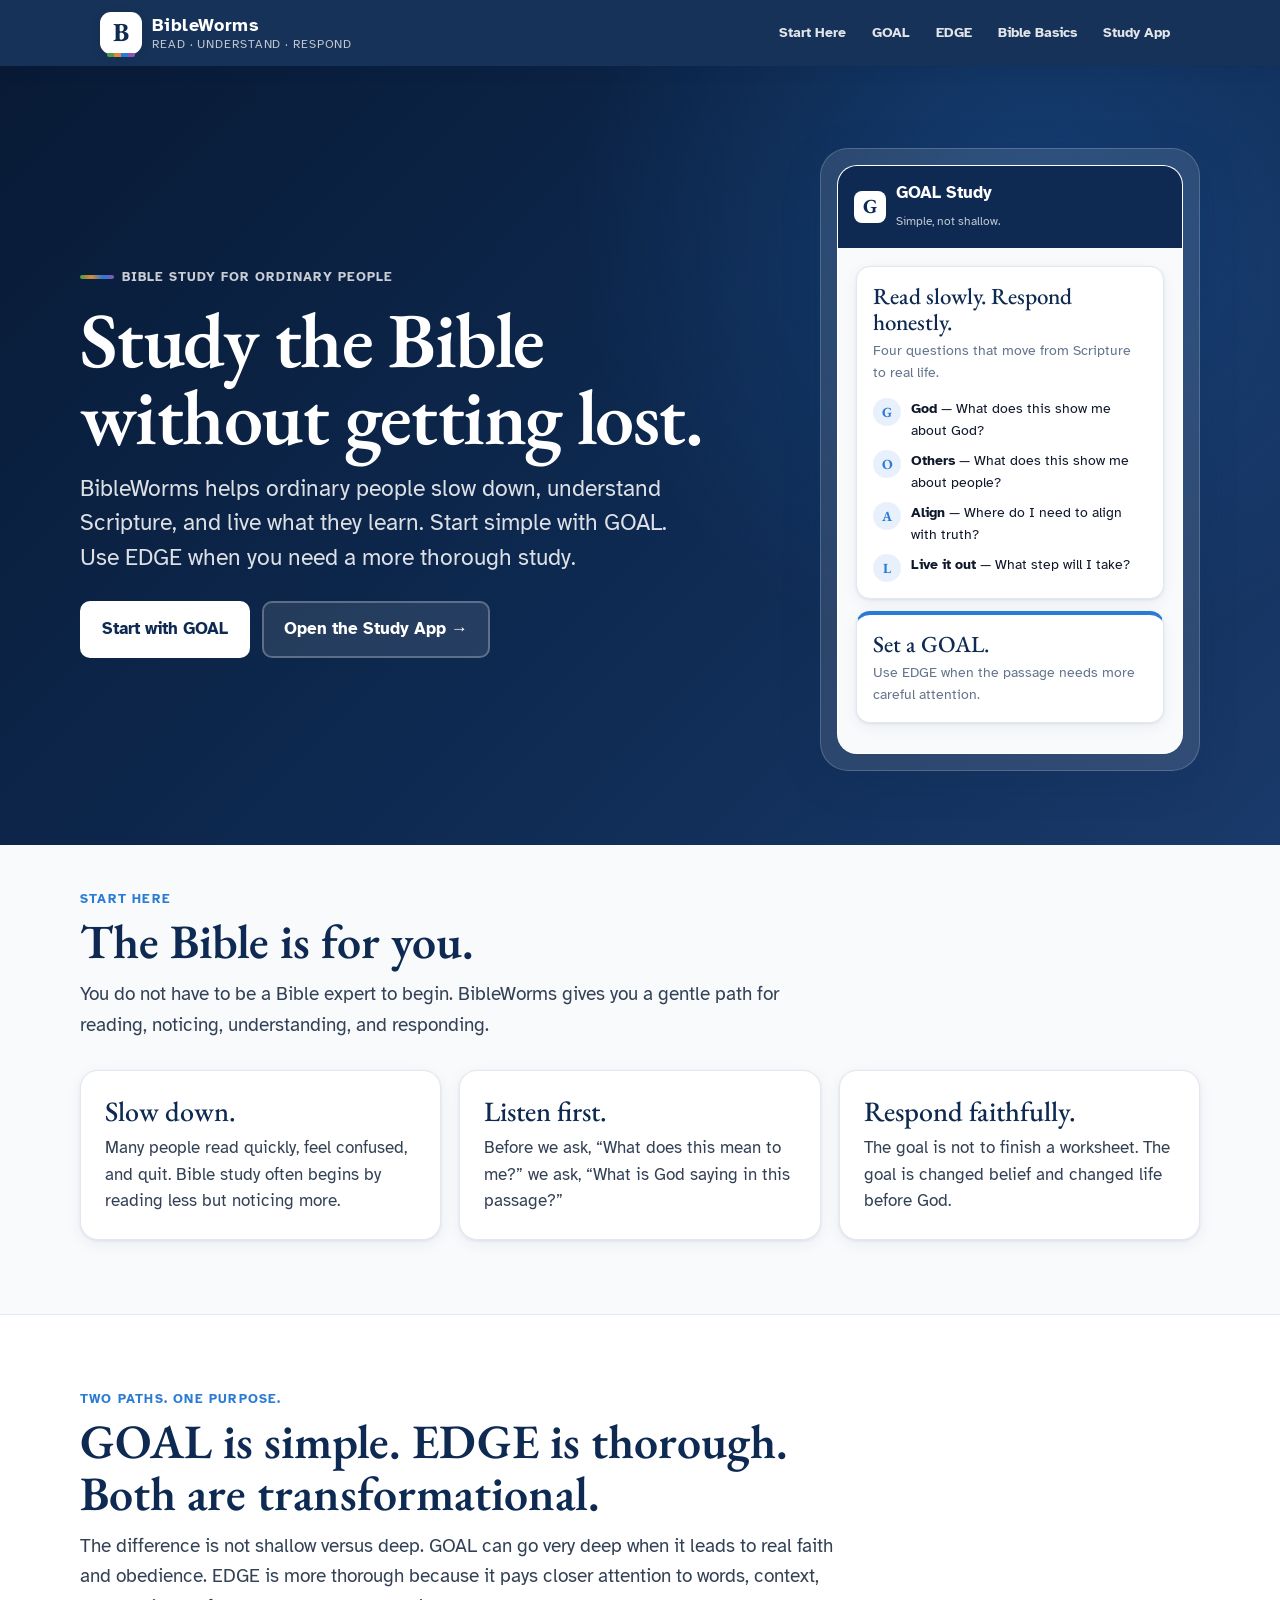
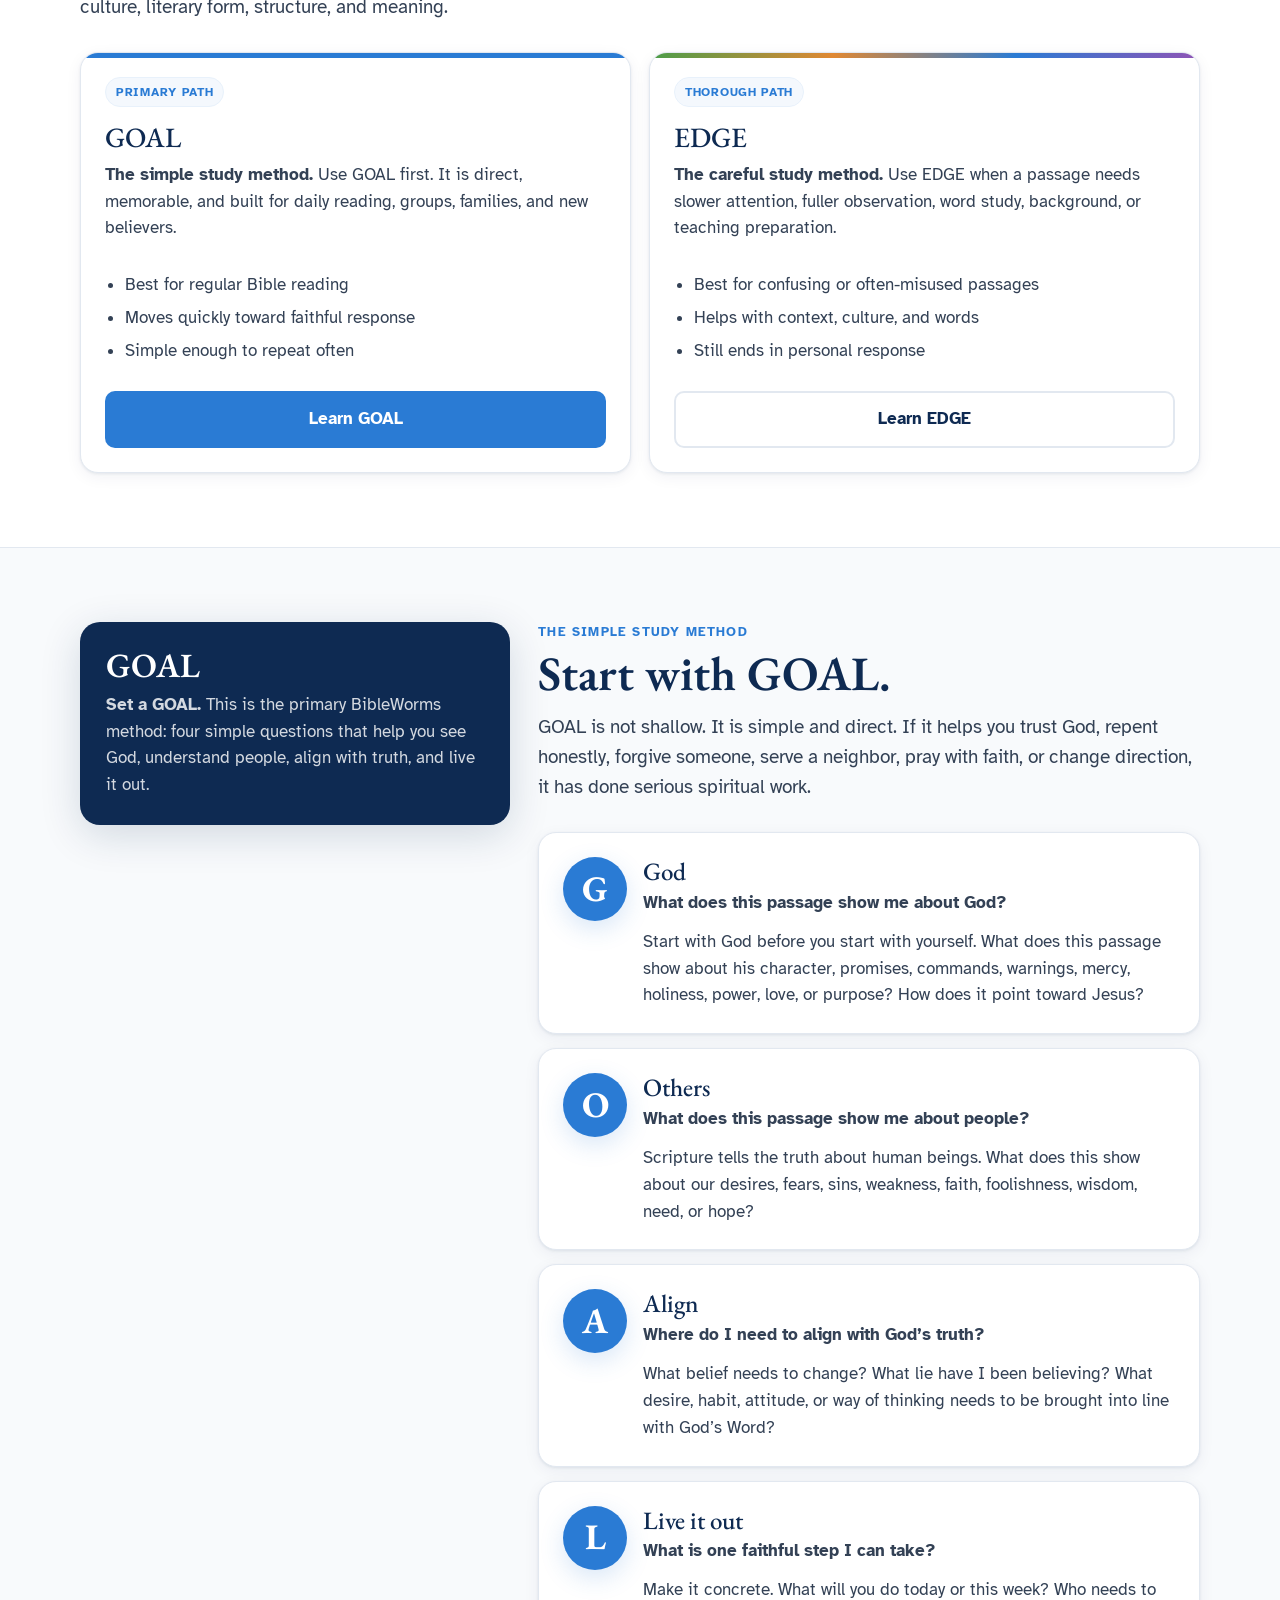
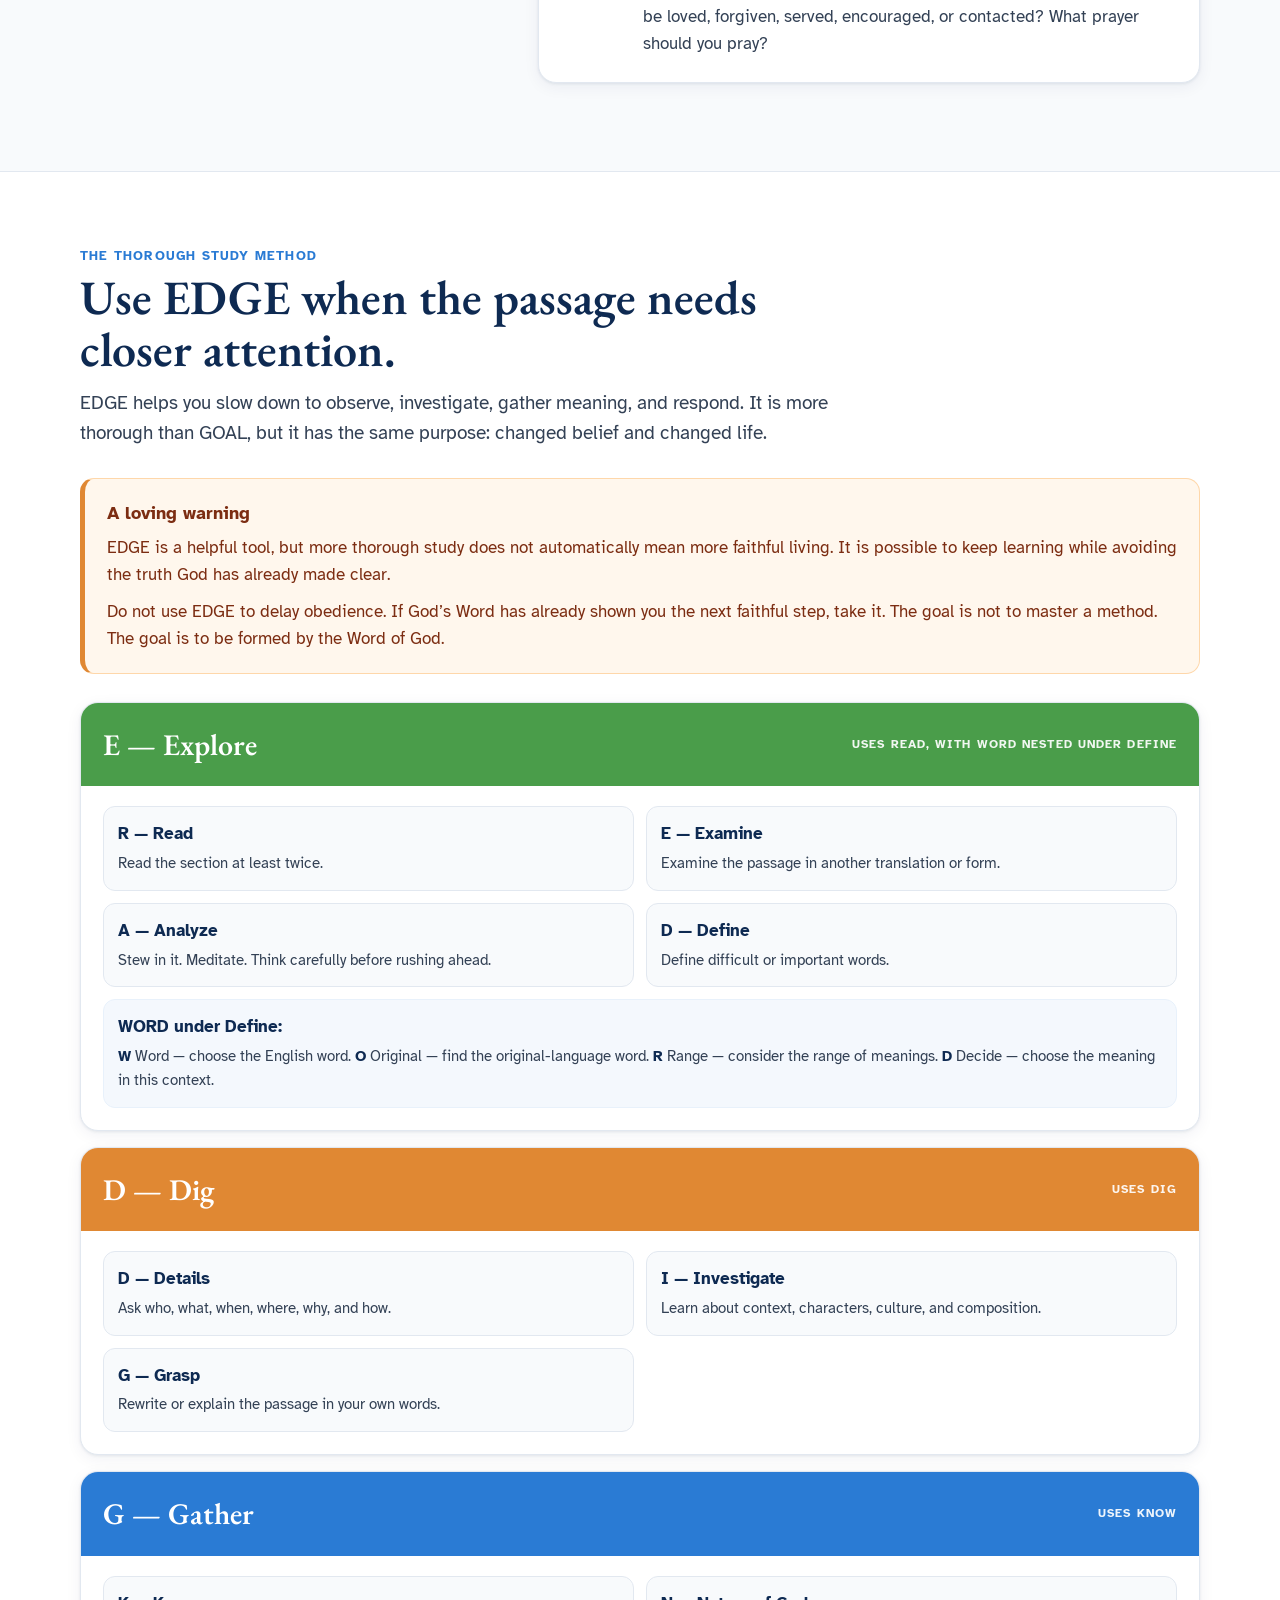
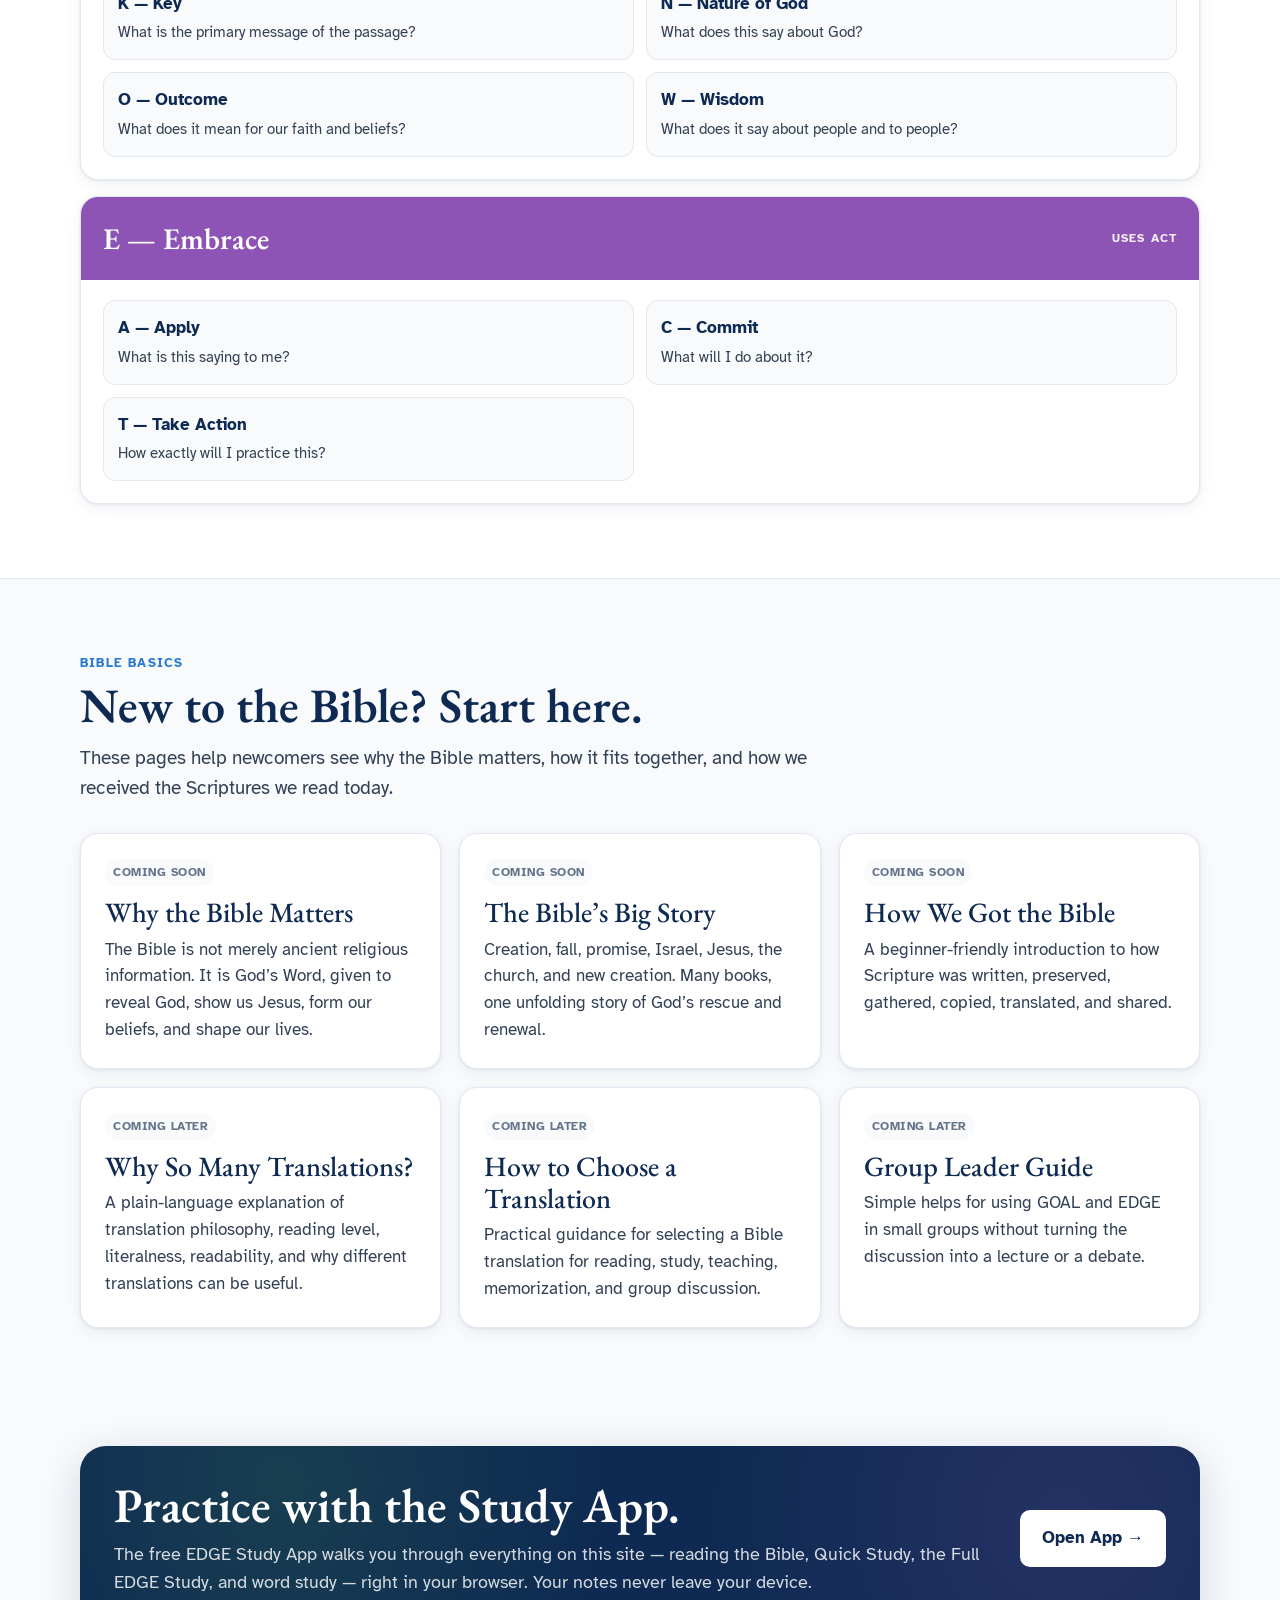
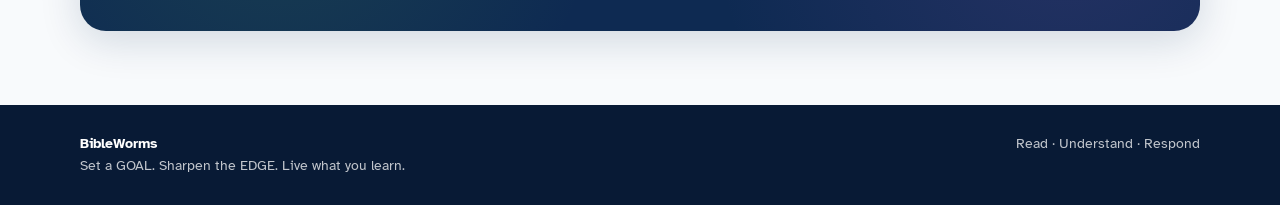
==== index.html @ cc1af6d9 "Add files via upload" ====
<!DOCTYPE html>
<html lang="en">
<head>
  <meta charset="UTF-8" />
  <meta name="viewport" content="width=device-width, initial-scale=1, viewport-fit=cover" />
  <meta name="theme-color" content="#0E2A52" />
  <title>BibleWorms · Study the Bible without getting lost</title>
  <meta name="description" content="BibleWorms helps ordinary people slow down, understand Scripture, and live what they learn. Start simple with GOAL. Use EDGE for thorough study." />
  <link rel="preconnect" href="https://fonts.googleapis.com">
  <link rel="preconnect" href="https://fonts.gstatic.com" crossorigin>
  <link href="https://fonts.googleapis.com/css2?family=Atkinson+Hyperlegible:wght@400;700&family=EB+Garamond:ital,wght@0,400;0,500;0,600;0,700;1,400;1,500&display=swap" rel="stylesheet">
  <link rel="stylesheet" href="styles.css">
</head>
<body>
  <a href="#main" class="skip-link">Skip to content</a>
  <header class="site-header">
    <div class="nav-wrap">
      <a href="#home" class="brand" aria-label="BibleWorms home">
        <span class="brand-mark">B</span>
        <span class="brand-text">
          <span class="brand-name">BibleWorms</span>
          <span class="brand-tag">Read · Understand · Respond</span>
        </span>
      </a>
      <nav aria-label="Main navigation">
        <a href="#start">Start Here</a>
        <a href="#goal">GOAL</a>
        <a href="#edge">EDGE</a>
        <a href="#basics">Bible Basics</a>
        <a href="#app">Study App</a>
      </nav>
    </div>
  </header>

  <main id="main">
    <section class="hero" id="home">
      <div class="wrap hero-grid">
        <div>
          <div class="eyebrow">Bible study for ordinary people</div>
          <h1>Study the Bible without getting lost.</h1>
          <p class="hero-lead">BibleWorms helps ordinary people slow down, understand Scripture, and live what they learn. Start simple with GOAL. Use EDGE when you need a more thorough study.</p>
          <div class="btn-row">
            <a class="btn btn-primary" href="#goal">Start with GOAL</a>
            <a class="btn btn-secondary" href="https://edge-bible-study.vercel.app/" target="_blank" rel="noopener">Open the Study App →</a>
          </div>
        </div>
        <div class="phone-card" aria-label="BibleWorms method preview">
          <div class="phone-inner">
            <div class="mini-app-header">
              <div class="mini-logo">G</div>
              <div><strong>GOAL Study</strong><br><span style="font-size:12px;opacity:.75;">Simple, not shallow.</span></div>
            </div>
            <div class="mini-body">
              <div class="mini-card">
                <h3>Read slowly. Respond honestly.</h3>
                <p>Four questions that move from Scripture to real life.</p>
                <div class="letter-list">
                  <div class="letter-item"><span class="letter-badge">G</span><span><strong>God</strong> — What does this show me about God?</span></div>
                  <div class="letter-item"><span class="letter-badge">O</span><span><strong>Others</strong> — What does this show me about people?</span></div>
                  <div class="letter-item"><span class="letter-badge">A</span><span><strong>Align</strong> — Where do I need to align with truth?</span></div>
                  <div class="letter-item"><span class="letter-badge">L</span><span><strong>Live it out</strong> — What step will I take?</span></div>
                </div>
              </div>
              <div class="mini-card" style="border-top:4px solid var(--gather);">
                <h3>Set a GOAL.</h3>
                <p>Use EDGE when the passage needs more careful attention.</p>
              </div>
            </div>
          </div>
        </div>
      </div>
    </section>

    <section id="start" class="section-tight">
      <div class="wrap">
        <div class="section-head">
          <div class="section-kicker">Start here</div>
          <h2>The Bible is for you.</h2>
          <p class="lead">You do not have to be a Bible expert to begin. BibleWorms gives you a gentle path for reading, noticing, understanding, and responding.</p>
        </div>
        <div class="grid-3">
          <div class="card">
            <h3>Slow down.</h3>
            <p>Many people read quickly, feel confused, and quit. Bible study often begins by reading less but noticing more.</p>
          </div>
          <div class="card">
            <h3>Listen first.</h3>
            <p>Before we ask, “What does this mean to me?” we ask, “What is God saying in this passage?”</p>
          </div>
          <div class="card">
            <h3>Respond faithfully.</h3>
            <p>The goal is not to finish a worksheet. The goal is changed belief and changed life before God.</p>
          </div>
        </div>
      </div>
    </section>

    <section class="method-band">
      <div class="wrap">
        <div class="section-head">
          <div class="section-kicker">Two paths. One purpose.</div>
          <h2>GOAL is simple. EDGE is thorough. Both are transformational.</h2>
          <p class="lead">The difference is not shallow versus deep. GOAL can go very deep when it leads to real faith and obedience. EDGE is more thorough because it pays closer attention to words, context, culture, literary form, structure, and meaning.</p>
        </div>
        <div class="grid-2">
          <div class="card path-card">
            <span class="pill">Primary path</span>
            <h3>GOAL</h3>
            <p><strong>The simple study method.</strong> Use GOAL first. It is direct, memorable, and built for daily reading, groups, families, and new believers.</p>
            <ul class="muted-list">
              <li>Best for regular Bible reading</li>
              <li>Moves quickly toward faithful response</li>
              <li>Simple enough to repeat often</li>
            </ul>
            <div class="card-spacer"></div>
            <a class="btn btn-blue" href="#goal">Learn GOAL</a>
          </div>
          <div class="card path-card edge">
            <span class="pill">Thorough path</span>
            <h3>EDGE</h3>
            <p><strong>The careful study method.</strong> Use EDGE when a passage needs slower attention, fuller observation, word study, background, or teaching preparation.</p>
            <ul class="muted-list">
              <li>Best for confusing or often-misused passages</li>
              <li>Helps with context, culture, and words</li>
              <li>Still ends in personal response</li>
            </ul>
            <div class="card-spacer"></div>
            <a class="btn btn-outline" href="#edge">Learn EDGE</a>
          </div>
        </div>
      </div>
    </section>

    <section id="goal">
      <div class="wrap goal-grid">
        <aside class="sticky-note">
          <h3>GOAL</h3>
          <p><strong>Set a GOAL.</strong> This is the primary BibleWorms method: four simple questions that help you see God, understand people, align with truth, and live it out.</p>
        </aside>
        <div>
          <div class="section-head">
            <div class="section-kicker">The simple study method</div>
            <h2>Start with GOAL.</h2>
            <p class="lead">GOAL is not shallow. It is simple and direct. If it helps you trust God, repent honestly, forgive someone, serve a neighbor, pray with faith, or change direction, it has done serious spiritual work.</p>
          </div>
          <div class="card acrostic-card">
            <div class="big-letter">G</div>
            <div>
              <h3>God</h3>
              <p><strong>What does this passage show me about God?</strong></p>
              <p>Start with God before you start with yourself. What does this passage show about his character, promises, commands, warnings, mercy, holiness, power, love, or purpose? How does it point toward Jesus?</p>
            </div>
          </div>
          <div class="card acrostic-card">
            <div class="big-letter">O</div>
            <div>
              <h3>Others</h3>
              <p><strong>What does this passage show me about people?</strong></p>
              <p>Scripture tells the truth about human beings. What does this show about our desires, fears, sins, weakness, faith, foolishness, wisdom, need, or hope?</p>
            </div>
          </div>
          <div class="card acrostic-card">
            <div class="big-letter">A</div>
            <div>
              <h3>Align</h3>
              <p><strong>Where do I need to align with God’s truth?</strong></p>
              <p>What belief needs to change? What lie have I been believing? What desire, habit, attitude, or way of thinking needs to be brought into line with God’s Word?</p>
            </div>
          </div>
          <div class="card acrostic-card">
            <div class="big-letter">L</div>
            <div>
              <h3>Live it out</h3>
              <p><strong>What is one faithful step I can take?</strong></p>
              <p>Make it concrete. What will you do today or this week? Who needs to be loved, forgiven, served, encouraged, or contacted? What prayer should you pray?</p>
            </div>
          </div>
        </div>
      </div>
    </section>

    <section id="edge" class="method-band">
      <div class="wrap">
        <div class="section-head">
          <div class="section-kicker">The thorough study method</div>
          <h2>Use EDGE when the passage needs closer attention.</h2>
          <p class="lead">EDGE helps you slow down to observe, investigate, gather meaning, and respond. It is more thorough than GOAL, but it has the same purpose: changed belief and changed life.</p>
        </div>
        <div class="warning-box">
          <h3>A loving warning</h3>
          <p>EDGE is a helpful tool, but more thorough study does not automatically mean more faithful living. It is possible to keep learning while avoiding the truth God has already made clear.</p>
          <p>Do not use EDGE to delay obedience. If God’s Word has already shown you the next faithful step, take it. The goal is not to master a method. The goal is to be formed by the Word of God.</p>
        </div>
        <div class="edge-map">
          <article class="edge-step explore">
            <div class="edge-step-head">
              <h3>E — Explore</h3>
              <span>Uses READ, with WORD nested under Define</span>
            </div>
            <div class="nested">
              <div class="nested-item"><strong>R — Read</strong><p>Read the section at least twice.</p></div>
              <div class="nested-item"><strong>E — Examine</strong><p>Examine the passage in another translation or form.</p></div>
              <div class="nested-item"><strong>A — Analyze</strong><p>Stew in it. Meditate. Think carefully before rushing ahead.</p></div>
              <div class="nested-item"><strong>D — Define</strong><p>Define difficult or important words.</p></div>
              <div class="nested-item word-nest"><strong>WORD under Define:</strong><p><strong>W</strong> Word — choose the English word. <strong>O</strong> Original — find the original-language word. <strong>R</strong> Range — consider the range of meanings. <strong>D</strong> Decide — choose the meaning in this context.</p></div>
            </div>
          </article>
          <article class="edge-step dig">
            <div class="edge-step-head">
              <h3>D — Dig</h3>
              <span>Uses DIG</span>
            </div>
            <div class="nested">
              <div class="nested-item"><strong>D — Details</strong><p>Ask who, what, when, where, why, and how.</p></div>
              <div class="nested-item"><strong>I — Investigate</strong><p>Learn about context, characters, culture, and composition.</p></div>
              <div class="nested-item"><strong>G — Grasp</strong><p>Rewrite or explain the passage in your own words.</p></div>
            </div>
          </article>
          <article class="edge-step gather">
            <div class="edge-step-head">
              <h3>G — Gather</h3>
              <span>Uses KNOW</span>
            </div>
            <div class="nested">
              <div class="nested-item"><strong>K — Key</strong><p>What is the primary message of the passage?</p></div>
              <div class="nested-item"><strong>N — Nature of God</strong><p>What does this say about God?</p></div>
              <div class="nested-item"><strong>O — Outcome</strong><p>What does it mean for our faith and beliefs?</p></div>
              <div class="nested-item"><strong>W — Wisdom</strong><p>What does it say about people and to people?</p></div>
            </div>
          </article>
          <article class="edge-step embrace">
            <div class="edge-step-head">
              <h3>E — Embrace</h3>
              <span>Uses ACT</span>
            </div>
            <div class="nested">
              <div class="nested-item"><strong>A — Apply</strong><p>What is this saying to me?</p></div>
              <div class="nested-item"><strong>C — Commit</strong><p>What will I do about it?</p></div>
              <div class="nested-item"><strong>T — Take Action</strong><p>How exactly will I practice this?</p></div>
            </div>
          </article>
        </div>
      </div>
    </section>

    <section id="basics">
      <div class="wrap">
        <div class="section-head">
          <div class="section-kicker">Bible basics</div>
          <h2>New to the Bible? Start here.</h2>
          <p class="lead">These pages help newcomers see why the Bible matters, how it fits together, and how we received the Scriptures we read today.</p>
        </div>
        <div class="grid-3">
          <div class="card article-card">
            <span class="coming">Coming soon</span>
            <h3>Why the Bible Matters</h3>
            <p>The Bible is not merely ancient religious information. It is God’s Word, given to reveal God, show us Jesus, form our beliefs, and shape our lives.</p>
          </div>
          <div class="card article-card">
            <span class="coming">Coming soon</span>
            <h3>The Bible’s Big Story</h3>
            <p>Creation, fall, promise, Israel, Jesus, the church, and new creation. Many books, one unfolding story of God’s rescue and renewal.</p>
          </div>
          <div class="card article-card">
            <span class="coming">Coming soon</span>
            <h3>How We Got the Bible</h3>
            <p>A beginner-friendly introduction to how Scripture was written, preserved, gathered, copied, translated, and shared.</p>
          </div>
          <div class="card article-card">
            <span class="coming">Coming later</span>
            <h3>Why So Many Translations?</h3>
            <p>A plain-language explanation of translation philosophy, reading level, literalness, readability, and why different translations can be useful.</p>
          </div>
          <div class="card article-card">
            <span class="coming">Coming later</span>
            <h3>How to Choose a Translation</h3>
            <p>Practical guidance for selecting a Bible translation for reading, study, teaching, memorization, and group discussion.</p>
          </div>
          <div class="card article-card">
            <span class="coming">Coming later</span>
            <h3>Group Leader Guide</h3>
            <p>Simple helps for using GOAL and EDGE in small groups without turning the discussion into a lecture or a debate.</p>
          </div>
        </div>
      </div>
    </section>

    <section id="app" class="section-tight">
      <div class="wrap">
        <div class="app-cta">
          <div>
            <h2>Practice with the Study App.</h2>
            <p>The free EDGE Study App walks you through everything on this site — reading the Bible, Quick Study, the Full EDGE Study, and word study — right in your browser. Your notes never leave your device.</p>
          </div>
          <a class="btn btn-primary" href="https://edge-bible-study.vercel.app/" target="_blank" rel="noopener">Open App →</a>
        </div>
      </div>
    </section>
  </main>

  <footer>
    <div class="footer-wrap">
      <div><strong>BibleWorms</strong><br>Set a GOAL. Sharpen the EDGE. Live what you learn.</div>
      <div>Read · Understand · Respond</div>
    </div>
  </footer>
</body>
</html>
---- styles.css ----
:root {
  --navy:        #0E2A52;
  --navy-deep:   #081A35;
  --navy-soft:   #1A3A6B;
  --accent:      #2A7BD4;
  --accent-soft: #E8F1FB;
  --accent-pale: #F4F8FD;
  --ink:         #0F172A;
  --ink-soft:    #334155;
  --muted:       #64748B;
  --rule:        #E2E8F0;
  --paper:       #FFFFFF;
  --canvas:      #F8FAFC;
  --explore:     #4A9D4A;
  --dig:         #E08833;
  --gather:      #2A7BD4;
  --embrace:     #8E54B5;
  --warning:     #9A3412;
  --warning-bg:  #FFF7ED;
  --shadow:      0 1px 3px rgba(15,42,82,0.08), 0 4px 16px rgba(15,42,82,0.06);
  --shadow-elev: 0 10px 40px rgba(15,42,82,0.16);
  --serif: 'EB Garamond', Georgia, 'Times New Roman', serif;
  --sans:  'Atkinson Hyperlegible', -apple-system, BlinkMacSystemFont, sans-serif;
}

* { box-sizing: border-box; }
html { scroll-behavior: smooth; }
body {
  margin: 0;
  font-family: var(--sans);
  font-size: 17px;
  line-height: 1.58;
  color: var(--ink);
  background: var(--canvas);
  -webkit-font-smoothing: antialiased;
}
a { color: inherit; }
.skip-link {
  position: absolute;
  left: -999px;
  top: 12px;
  background: white;
  color: var(--navy);
  padding: 10px 14px;
  border-radius: 8px;
  z-index: 1000;
}
.skip-link:focus { left: 12px; }

header.site-header {
  position: sticky;
  top: 0;
  z-index: 50;
  background: rgba(14,42,82,0.96);
  color: white;
  backdrop-filter: blur(10px);
  box-shadow: var(--shadow);
}
.nav-wrap {
  max-width: 1120px;
  margin: 0 auto;
  padding: 12px 20px;
  display: flex;
  align-items: center;
  gap: 18px;
}
.brand {
  display: flex;
  align-items: center;
  gap: 10px;
  text-decoration: none;
  min-width: max-content;
}
.brand-mark {
  width: 42px;
  height: 42px;
  border-radius: 11px;
  background: var(--paper);
  color: var(--navy);
  display: grid;
  place-items: center;
  font-family: var(--serif);
  font-weight: 700;
  font-size: 26px;
  position: relative;
  box-shadow: 0 2px 10px rgba(0,0,0,0.12);
}
.brand-mark::after {
  content: '';
  position: absolute;
  bottom: -3px;
  left: 7px;
  right: 7px;
  height: 4px;
  background: linear-gradient(90deg,
    var(--explore) 0%, var(--explore) 25%,
    var(--dig) 25%, var(--dig) 50%,
    var(--gather) 50%, var(--gather) 75%,
    var(--embrace) 75%, var(--embrace) 100%);
  border-radius: 999px;
}
.brand-text {
  display: flex;
  flex-direction: column;
  line-height: 1.05;
}
.brand-name {
  font-weight: 700;
  letter-spacing: 0.4px;
  font-size: 18px;
}
.brand-tag {
  color: rgba(255,255,255,0.72);
  font-size: 12px;
  letter-spacing: 0.9px;
  text-transform: uppercase;
  margin-top: 3px;
}
nav {
  margin-left: auto;
  display: flex;
  gap: 6px;
  align-items: center;
  flex-wrap: wrap;
  justify-content: flex-end;
}
nav a {
  color: rgba(255,255,255,0.88);
  text-decoration: none;
  font-size: 14px;
  font-weight: 700;
  padding: 8px 10px;
  border-radius: 8px;
}
nav a:hover, nav a:focus { background: rgba(255,255,255,0.12); outline: none; }

main { overflow: hidden; }
section {
  padding: 74px 20px;
}
.section-tight { padding-top: 44px; }
.wrap {
  max-width: 1120px;
  margin: 0 auto;
}
.hero {
  background:
    radial-gradient(circle at 80% 20%, rgba(42,123,212,0.25), transparent 28rem),
    linear-gradient(135deg, var(--navy-deep) 0%, var(--navy) 56%, var(--navy-soft) 100%);
  color: white;
  padding: 82px 20px 74px;
}
.hero-grid {
  display: grid;
  grid-template-columns: minmax(0, 1.05fr) minmax(300px, 0.75fr);
  gap: 42px;
  align-items: center;
}
.eyebrow {
  display: inline-flex;
  align-items: center;
  gap: 8px;
  font-size: 13px;
  font-weight: 700;
  letter-spacing: 1px;
  text-transform: uppercase;
  color: rgba(255,255,255,0.78);
  margin-bottom: 14px;
}
.eyebrow::before {
  content: '';
  width: 34px;
  height: 4px;
  border-radius: 999px;
  background: linear-gradient(90deg,var(--explore),var(--dig),var(--gather),var(--embrace));
}
h1, h2, h3, p { margin-top: 0; }
h1 {
  font-family: var(--serif);
  font-size: clamp(44px, 8vw, 78px);
  line-height: 0.98;
  font-weight: 600;
  letter-spacing: -0.02em;
  margin-bottom: 18px;
}
.hero-lead {
  font-size: clamp(18px, 2.3vw, 23px);
  line-height: 1.5;
  color: rgba(255,255,255,0.86);
  max-width: 680px;
  margin-bottom: 26px;
}
.btn-row { display: flex; gap: 12px; flex-wrap: wrap; align-items: center; }
.btn {
  display: inline-flex;
  justify-content: center;
  align-items: center;
  gap: 8px;
  min-height: 50px;
  padding: 13px 20px;
  border-radius: 10px;
  font-weight: 700;
  text-decoration: none;
  border: 2px solid transparent;
  transition: transform .15s ease, background .15s ease, border-color .15s ease;
}
.btn:hover { transform: translateY(-1px); }
.btn-primary { background: white; color: var(--navy); }
.btn-primary:hover { background: var(--accent-soft); }
.btn-secondary { background: rgba(255,255,255,0.1); color: white; border-color: rgba(255,255,255,0.26); }
.btn-secondary:hover { background: rgba(255,255,255,0.16); }
.btn-blue { background: var(--accent); color: white; }
.btn-blue:hover { background: #1F62B0; }
.btn-outline { background: white; color: var(--navy); border-color: var(--rule); }
.btn-outline:hover { border-color: var(--navy); }

.phone-card {
  background: rgba(255,255,255,0.11);
  border: 1px solid rgba(255,255,255,0.18);
  border-radius: 28px;
  padding: 16px;
  box-shadow: var(--shadow-elev);
  max-width: 380px;
  margin-left: auto;
}
.phone-inner {
  background: var(--paper);
  color: var(--ink);
  border-radius: 20px;
  overflow: hidden;
  border: 1px solid rgba(255,255,255,0.4);
}
.mini-app-header {
  background: var(--navy);
  color: white;
  padding: 14px 16px;
  display: flex;
  align-items: center;
  gap: 10px;
}
.mini-logo {
  width: 32px;
  height: 32px;
  border-radius: 8px;
  background: white;
  color: var(--navy);
  display: grid;
  place-items: center;
  font-family: var(--serif);
  font-weight: 700;
  font-size: 20px;
}
.mini-body { padding: 18px; background: var(--canvas); }
.mini-card {
  background: white;
  border: 1px solid var(--rule);
  border-radius: 14px;
  padding: 16px;
  box-shadow: var(--shadow);
  margin-bottom: 12px;
}
.mini-card h3 {
  font-family: var(--serif);
  font-weight: 500;
  color: var(--navy);
  font-size: 23px;
  line-height: 1.15;
  margin-bottom: 4px;
}
.mini-card p { color: var(--muted); font-size: 14px; margin-bottom: 0; }
.letter-list { display: grid; gap: 8px; margin-top: 14px; }
.letter-item { display: flex; gap: 10px; align-items: flex-start; font-size: 14px; }
.letter-badge {
  width: 28px; height: 28px; border-radius: 50%;
  background: var(--accent-soft); color: var(--accent);
  font-family: var(--serif); font-weight: 700;
  display: grid; place-items: center; flex-shrink: 0;
}

.section-head {
  max-width: 760px;
  margin-bottom: 30px;
}
.section-kicker {
  color: var(--accent);
  font-size: 13px;
  font-weight: 700;
  letter-spacing: 1.2px;
  text-transform: uppercase;
  margin-bottom: 6px;
}
h2 {
  font-family: var(--serif);
  color: var(--navy);
  font-size: clamp(32px, 4vw, 48px);
  line-height: 1.08;
  font-weight: 600;
  margin-bottom: 12px;
}
.lead {
  font-size: 19px;
  color: var(--ink-soft);
  line-height: 1.58;
  margin-bottom: 0;
}
.grid-2 {
  display: grid;
  grid-template-columns: repeat(2, minmax(0, 1fr));
  gap: 18px;
}
.grid-3 {
  display: grid;
  grid-template-columns: repeat(3, minmax(0, 1fr));
  gap: 18px;
}
.card {
  background: var(--paper);
  border: 1px solid var(--rule);
  border-radius: 18px;
  padding: 24px;
  box-shadow: var(--shadow);
}
.card h3 {
  font-family: var(--serif);
  color: var(--navy);
  font-size: 28px;
  line-height: 1.15;
  font-weight: 500;
  margin-bottom: 8px;
}
.card p { color: var(--ink-soft); margin-bottom: 12px; }
.card p:last-child { margin-bottom: 0; }
.path-card {
  min-height: 100%;
  display: flex;
  flex-direction: column;
  position: relative;
  overflow: hidden;
}
.path-card::before {
  content: '';
  position: absolute;
  inset: 0 0 auto 0;
  height: 5px;
  background: var(--accent);
}
.path-card.edge::before {
  background: linear-gradient(90deg,var(--explore),var(--dig),var(--gather),var(--embrace));
}
.pill {
  display: inline-flex;
  align-items: center;
  gap: 6px;
  width: fit-content;
  font-size: 12px;
  font-weight: 700;
  letter-spacing: .7px;
  text-transform: uppercase;
  color: var(--accent);
  background: var(--accent-pale);
  border: 1px solid var(--accent-soft);
  border-radius: 999px;
  padding: 5px 10px;
  margin-bottom: 14px;
}
.muted-list {
  padding-left: 20px;
  color: var(--ink-soft);
  margin: 12px 0 20px;
}
.muted-list li { margin: 6px 0; }
.card-spacer { flex: 1; }

.method-band {
  background: var(--paper);
  border-top: 1px solid var(--rule);
  border-bottom: 1px solid var(--rule);
}
.goal-grid {
  display: grid;
  grid-template-columns: 0.65fr 1fr;
  gap: 28px;
  align-items: start;
}
.sticky-note {
  position: sticky;
  top: 86px;
  background: var(--navy);
  color: white;
  border-radius: 20px;
  padding: 26px;
  box-shadow: var(--shadow-elev);
}
.sticky-note h3 {
  font-family: var(--serif);
  font-weight: 600;
  font-size: 34px;
  line-height: 1;
  margin-bottom: 10px;
}
.sticky-note p { color: rgba(255,255,255,0.82); margin-bottom: 0; }
.acrostic-card {
  display: grid;
  grid-template-columns: 64px 1fr;
  gap: 16px;
  align-items: start;
  margin-bottom: 14px;
}
.big-letter {
  width: 64px;
  height: 64px;
  border-radius: 50%;
  display: grid;
  place-items: center;
  font-family: var(--serif);
  font-size: 36px;
  font-weight: 700;
  color: white;
  background: var(--accent);
  box-shadow: 0 8px 24px rgba(42,123,212,0.18);
}
.acrostic-card h3 {
  margin-bottom: 4px;
  font-size: 25px;
}

.warning-box {
  background: var(--warning-bg);
  border: 1px solid #FED7AA;
  border-left: 5px solid var(--dig);
  border-radius: 14px;
  padding: 20px 22px;
  color: #7C2D12;
  margin: 20px 0 28px;
}
.warning-box h3 {
  color: #7C2D12;
  font-family: var(--sans);
  font-size: 18px;
  font-weight: 700;
  margin-bottom: 8px;
}
.warning-box p { margin-bottom: 10px; color: #7C2D12; }
.warning-box p:last-child { margin-bottom: 0; }

.edge-map {
  display: grid;
  gap: 16px;
}
.edge-step {
  background: white;
  border: 1px solid var(--rule);
  border-radius: 18px;
  box-shadow: var(--shadow);
  overflow: hidden;
}
.edge-step-head {
  padding: 18px 22px;
  color: white;
  display: flex;
  justify-content: space-between;
  gap: 16px;
  align-items: center;
}
.edge-step-head h3 {
  margin: 0;
  color: white;
  font-family: var(--serif);
  font-size: 30px;
  font-weight: 600;
}
.edge-step-head span {
  font-size: 12px;
  font-weight: 700;
  letter-spacing: 1.1px;
  text-transform: uppercase;
  opacity: 0.92;
}
.edge-step.explore .edge-step-head { background: var(--explore); }
.edge-step.dig .edge-step-head { background: var(--dig); }
.edge-step.gather .edge-step-head { background: var(--gather); }
.edge-step.embrace .edge-step-head { background: var(--embrace); }
.nested {
  padding: 20px 22px 22px;
  display: grid;
  grid-template-columns: repeat(2, minmax(0, 1fr));
  gap: 12px;
}
.nested-item {
  background: var(--canvas);
  border: 1px solid var(--rule);
  border-radius: 12px;
  padding: 14px;
}
.nested-item strong { color: var(--navy); }
.nested-item p { font-size: 15px; color: var(--ink-soft); margin: 4px 0 0; }
.word-nest {
  grid-column: 1 / -1;
  background: var(--accent-pale);
  border-color: var(--accent-soft);
}

.article-card { min-height: 100%; }
.article-card .coming {
  color: var(--muted);
  background: var(--canvas);
  display: inline-block;
  padding: 4px 8px;
  border-radius: 999px;
  font-size: 12px;
  font-weight: 700;
  letter-spacing: .5px;
  text-transform: uppercase;
  margin-bottom: 10px;
}

.app-cta {
  background:
    radial-gradient(circle at 18% 20%, rgba(74,157,74,0.18), transparent 20rem),
    radial-gradient(circle at 88% 40%, rgba(142,84,181,0.18), transparent 22rem),
    var(--navy);
  color: white;
  border-radius: 26px;
  padding: 34px;
  display: grid;
  grid-template-columns: minmax(0,1fr) auto;
  gap: 24px;
  align-items: center;
  box-shadow: var(--shadow-elev);
}
.app-cta h2 { color: white; margin-bottom: 8px; }
.app-cta p { color: rgba(255,255,255,0.82); font-size: 18px; margin-bottom: 0; }

footer {
  background: var(--navy-deep);
  color: rgba(255,255,255,0.75);
  padding: 28px 20px;
  font-size: 14px;
}
.footer-wrap {
  max-width: 1120px;
  margin: 0 auto;
  display: flex;
  justify-content: space-between;
  gap: 18px;
  flex-wrap: wrap;
}
footer strong { color: white; }

@media (max-width: 860px) {
  .hero-grid, .goal-grid, .grid-2, .grid-3, .app-cta { grid-template-columns: 1fr; }
  .phone-card { margin: 0; max-width: none; }
  .sticky-note { position: static; }
  .nested { grid-template-columns: 1fr; }
  .app-cta { padding: 26px; }
}
@media (max-width: 640px) {
  body { font-size: 16px; }
  .nav-wrap { padding: 10px 14px; flex-wrap: wrap; }
  nav {
    margin-left: 0;
    width: 100%;
    justify-content: flex-start;
    gap: 2px;
  }
  nav a { font-size: 13px; padding: 6px 8px; }
  .brand-mark { width: 36px; height: 36px; font-size: 22px; }
  .hero { padding: 56px 16px 52px; }
  section { padding: 54px 16px; }
  .card { padding: 20px; }
  .acrostic-card { grid-template-columns: 52px 1fr; }
  .big-letter { width: 52px; height: 52px; font-size: 30px; }
  .edge-step-head { display: block; }
  .edge-step-head span { display: block; margin-top: 4px; }
  .btn { width: 100%; }
}
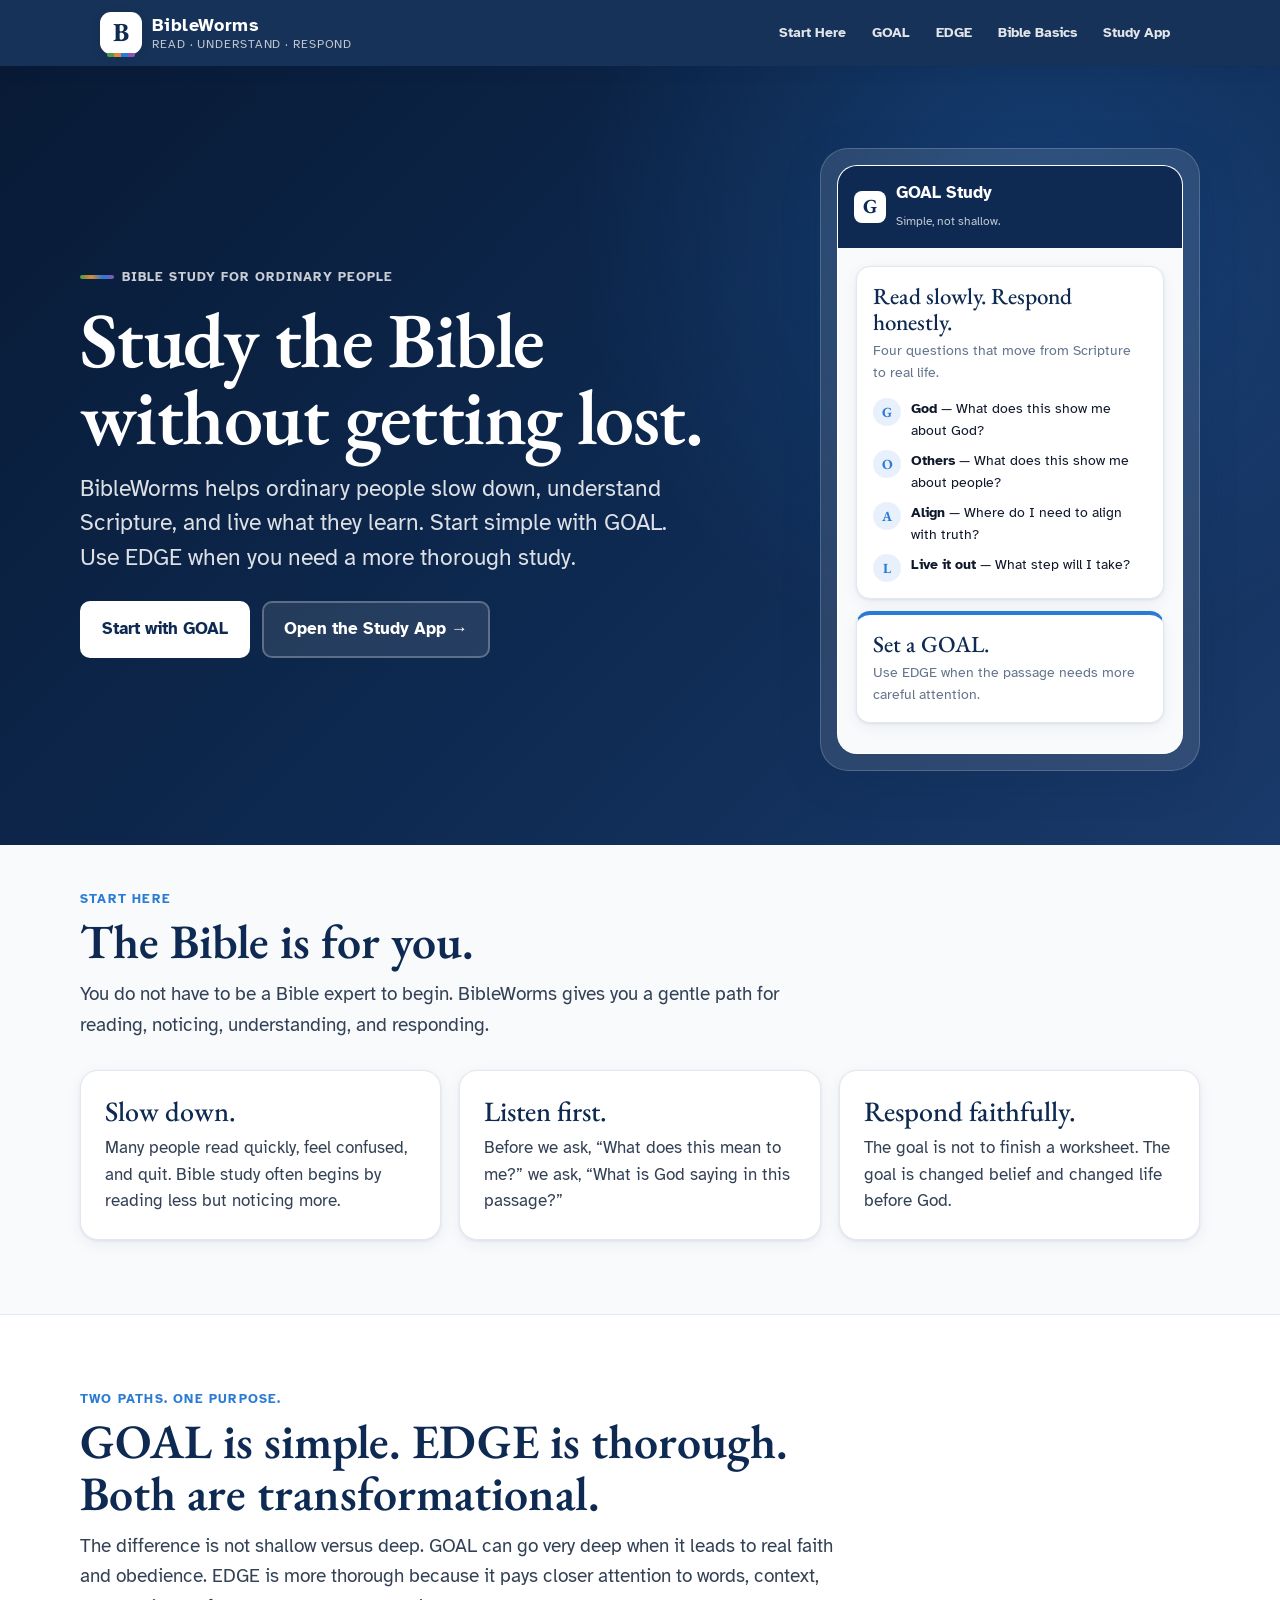
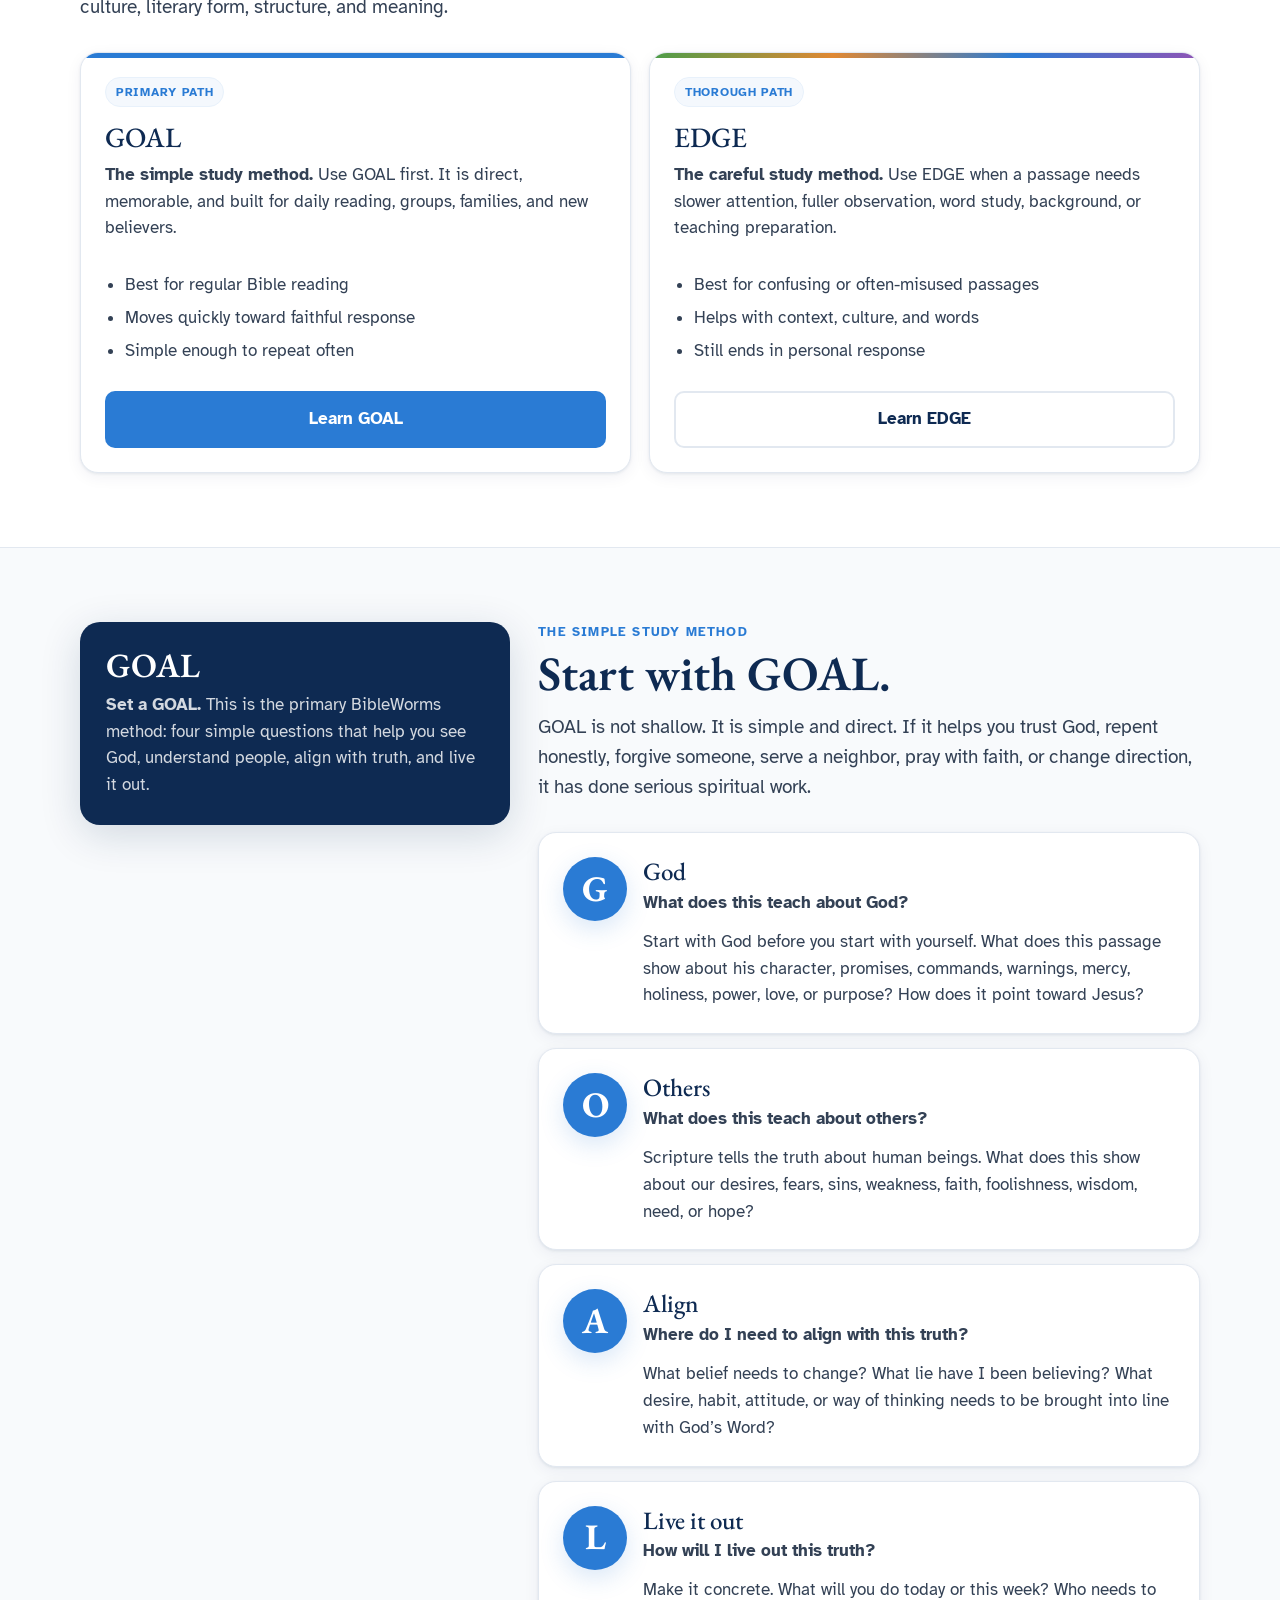
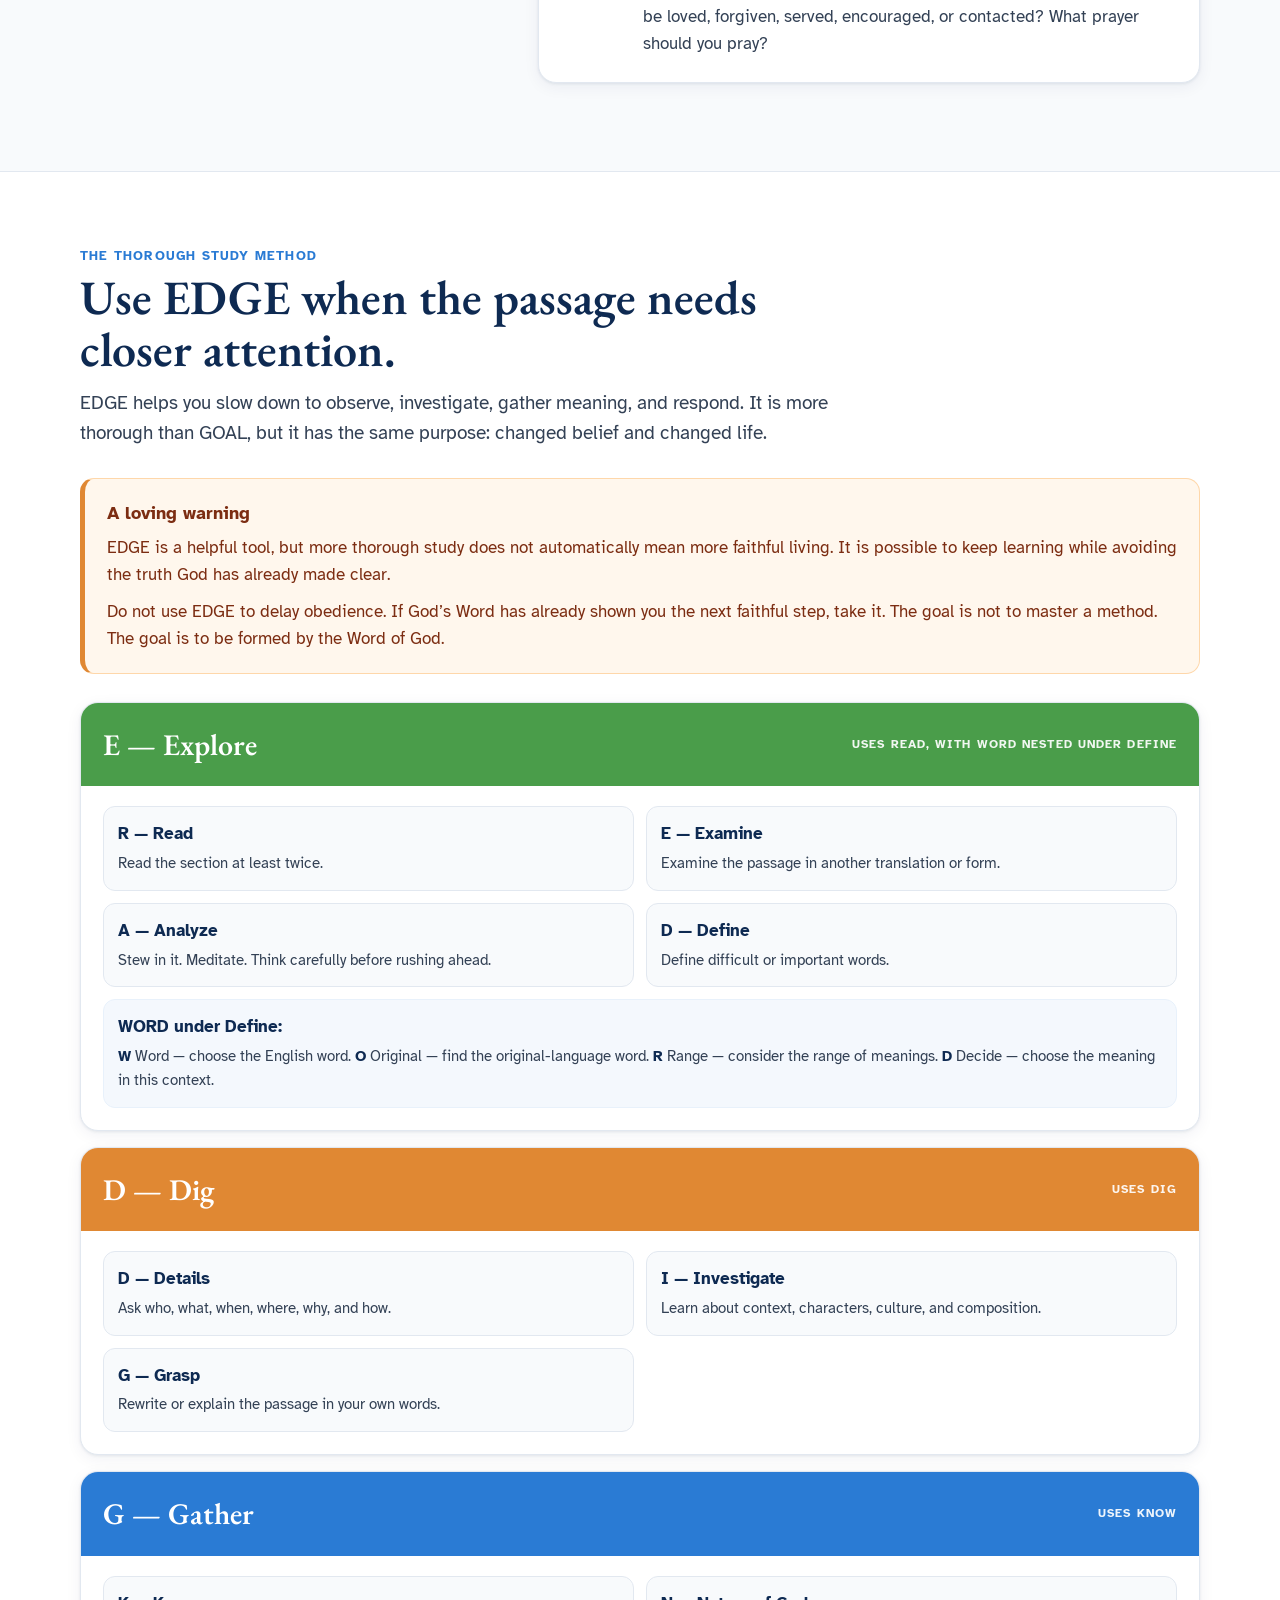
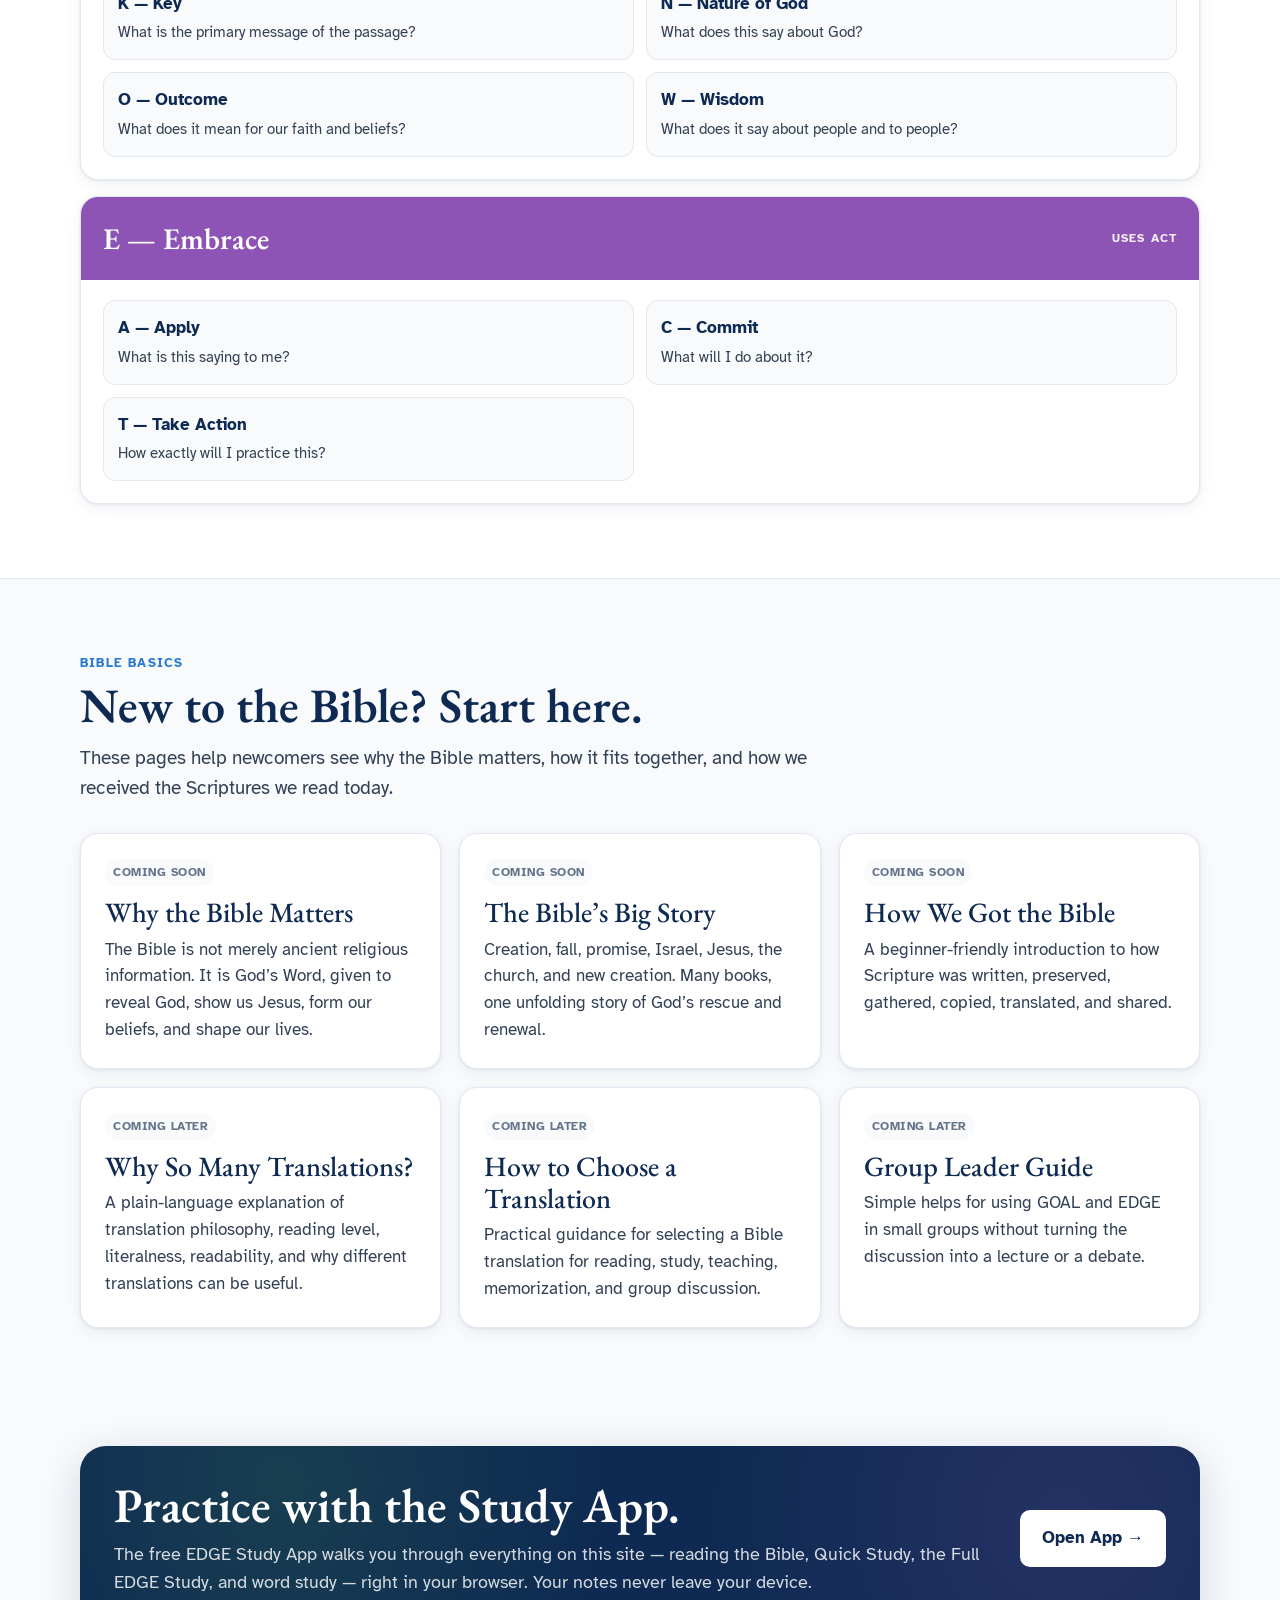
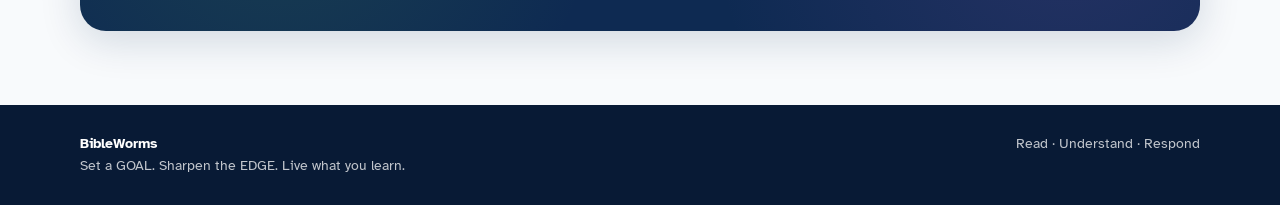
==== commit ba46124e: "Add files via upload" ====
--- a/index.html
+++ b/index.html
@@ -24,7 +24,7 @@
       </a>
       <nav aria-label="Main navigation">
         <a href="#start">Start Here</a>
-        <a href="#goal">GOAL</a>
+        <a href="goal.html">GOAL</a>
         <a href="#edge">EDGE</a>
         <a href="#basics">Bible Basics</a>
         <a href="#app">Study App</a>
@@ -40,7 +40,7 @@
           <h1>Study the Bible without getting lost.</h1>
           <p class="hero-lead">BibleWorms helps ordinary people slow down, understand Scripture, and live what they learn. Start simple with GOAL. Use EDGE when you need a more thorough study.</p>
           <div class="btn-row">
-            <a class="btn btn-primary" href="#goal">Start with GOAL</a>
+            <a class="btn btn-primary" href="goal.html">Start with GOAL</a>
             <a class="btn btn-secondary" href="https://edge-bible-study.vercel.app/" target="_blank" rel="noopener">Open the Study App →</a>
           </div>
         </div>
@@ -113,7 +113,7 @@
               <li>Simple enough to repeat often</li>
             </ul>
             <div class="card-spacer"></div>
-            <a class="btn btn-blue" href="#goal">Learn GOAL</a>
+            <a class="btn btn-blue" href="goal.html">Learn GOAL</a>
           </div>
           <div class="card path-card edge">
             <span class="pill">Thorough path</span>
@@ -147,7 +147,7 @@
             <div class="big-letter">G</div>
             <div>
               <h3>God</h3>
-              <p><strong>What does this passage show me about God?</strong></p>
+              <p><strong>What does this teach about God?</strong></p>
               <p>Start with God before you start with yourself. What does this passage show about his character, promises, commands, warnings, mercy, holiness, power, love, or purpose? How does it point toward Jesus?</p>
             </div>
           </div>
@@ -155,7 +155,7 @@
             <div class="big-letter">O</div>
             <div>
               <h3>Others</h3>
-              <p><strong>What does this passage show me about people?</strong></p>
+              <p><strong>What does this teach about others?</strong></p>
               <p>Scripture tells the truth about human beings. What does this show about our desires, fears, sins, weakness, faith, foolishness, wisdom, need, or hope?</p>
             </div>
           </div>
@@ -163,7 +163,7 @@
             <div class="big-letter">A</div>
             <div>
               <h3>Align</h3>
-              <p><strong>Where do I need to align with God’s truth?</strong></p>
+              <p><strong>Where do I need to align with this truth?</strong></p>
               <p>What belief needs to change? What lie have I been believing? What desire, habit, attitude, or way of thinking needs to be brought into line with God’s Word?</p>
             </div>
           </div>
@@ -171,7 +171,7 @@
             <div class="big-letter">L</div>
             <div>
               <h3>Live it out</h3>
-              <p><strong>What is one faithful step I can take?</strong></p>
+              <p><strong>How will I live out this truth?</strong></p>
               <p>Make it concrete. What will you do today or this week? Who needs to be loved, forgiven, served, encouraged, or contacted? What prayer should you pray?</p>
             </div>
           </div>
--- a/styles.css
+++ b/styles.css
@@ -574,3 +574,120 @@
   .edge-step-head span { display: block; margin-top: 4px; }
   .btn { width: 100%; }
 }
+
+/* ============================================================
+   GOAL page — teaching layout
+   ============================================================ */
+.page-hero {
+  background:
+    radial-gradient(circle at 80% 20%, rgba(42,123,212,0.22), transparent 26rem),
+    linear-gradient(135deg, var(--navy-deep) 0%, var(--navy) 60%, var(--navy-soft) 100%);
+  color: white;
+  padding: 62px 20px 54px;
+}
+.page-hero .wrap { max-width: 820px; }
+.page-hero h1 {
+  font-size: clamp(38px, 6vw, 60px);
+  margin-bottom: 14px;
+}
+.page-hero .hero-lead {
+  font-size: clamp(17px, 2.2vw, 21px);
+  color: rgba(255,255,255,0.86);
+  margin-bottom: 0;
+}
+.prose-wrap { max-width: 820px; }
+.step-block {
+  display: grid;
+  grid-template-columns: 68px 1fr;
+  gap: 18px;
+  align-items: start;
+  background: var(--paper);
+  border: 1px solid var(--rule);
+  border-radius: 18px;
+  padding: 24px;
+  box-shadow: var(--shadow);
+  margin-bottom: 16px;
+  position: relative;
+  overflow: hidden;
+}
+.step-block::before {
+  content: '';
+  position: absolute;
+  inset: 0 0 auto 0;
+  height: 5px;
+}
+.step-block.tint-g::before { background: var(--gather); }
+.step-block.tint-o::before { background: var(--explore); }
+.step-block.tint-a::before { background: var(--dig); }
+.step-block.tint-l::before { background: var(--embrace); }
+.step-letter {
+  width: 68px; height: 68px;
+  border-radius: 50%;
+  display: grid; place-items: center;
+  font-family: var(--serif);
+  font-size: 38px; font-weight: 700;
+  color: white;
+  box-shadow: 0 8px 24px rgba(42,123,212,0.18);
+}
+.step-letter.g { background: var(--gather); }
+.step-letter.o { background: var(--explore); }
+.step-letter.a { background: var(--dig); }
+.step-letter.l { background: var(--embrace); }
+.step-block h3 {
+  font-family: var(--serif);
+  color: var(--navy);
+  font-size: 26px;
+  font-weight: 600;
+  margin: 4px 0 2px;
+}
+.step-block .ask {
+  font-weight: 700;
+  color: var(--ink);
+  margin-bottom: 8px;
+}
+.step-block p { color: var(--ink-soft); margin-bottom: 10px; }
+.step-block p:last-child { margin-bottom: 0; }
+.example-card {
+  background: var(--accent-pale);
+  border: 1px solid var(--accent-soft);
+  border-left: 4px solid var(--accent);
+  border-radius: 12px;
+  padding: 10px 16px;
+  margin-top: 10px;
+}
+.example-card .ex-label {
+  font-size: 12px; font-weight: 700; letter-spacing: 0.6px;
+  text-transform: uppercase; color: var(--accent);
+  margin-bottom: 2px;
+}
+.example-card p { color: var(--ink); margin: 0; }
+.verse-callout {
+  background: var(--navy);
+  color: white;
+  border-radius: 16px;
+  padding: 26px 28px;
+  margin: 8px 0 4px;
+  box-shadow: var(--shadow-elev);
+}
+.verse-callout .ref {
+  font-size: 13px; letter-spacing: 1px; text-transform: uppercase;
+  color: rgba(255,255,255,0.7); font-weight: 700; margin-bottom: 8px;
+}
+.verse-callout p {
+  font-family: var(--serif);
+  font-size: 21px; line-height: 1.5;
+  color: white; margin: 0;
+}
+.try-cta {
+  background:
+    radial-gradient(circle at 18% 20%, rgba(74,157,74,0.18), transparent 20rem),
+    radial-gradient(circle at 88% 40%, rgba(142,84,181,0.18), transparent 22rem),
+    var(--navy);
+  color: white;
+  border-radius: 22px;
+  padding: 34px;
+  text-align: center;
+  box-shadow: var(--shadow-elev);
+}
+.try-cta h2 { color: white; margin-bottom: 8px; }
+.try-cta p { color: rgba(255,255,255,0.84); font-size: 18px; margin: 0 auto 20px; max-width: 520px; }
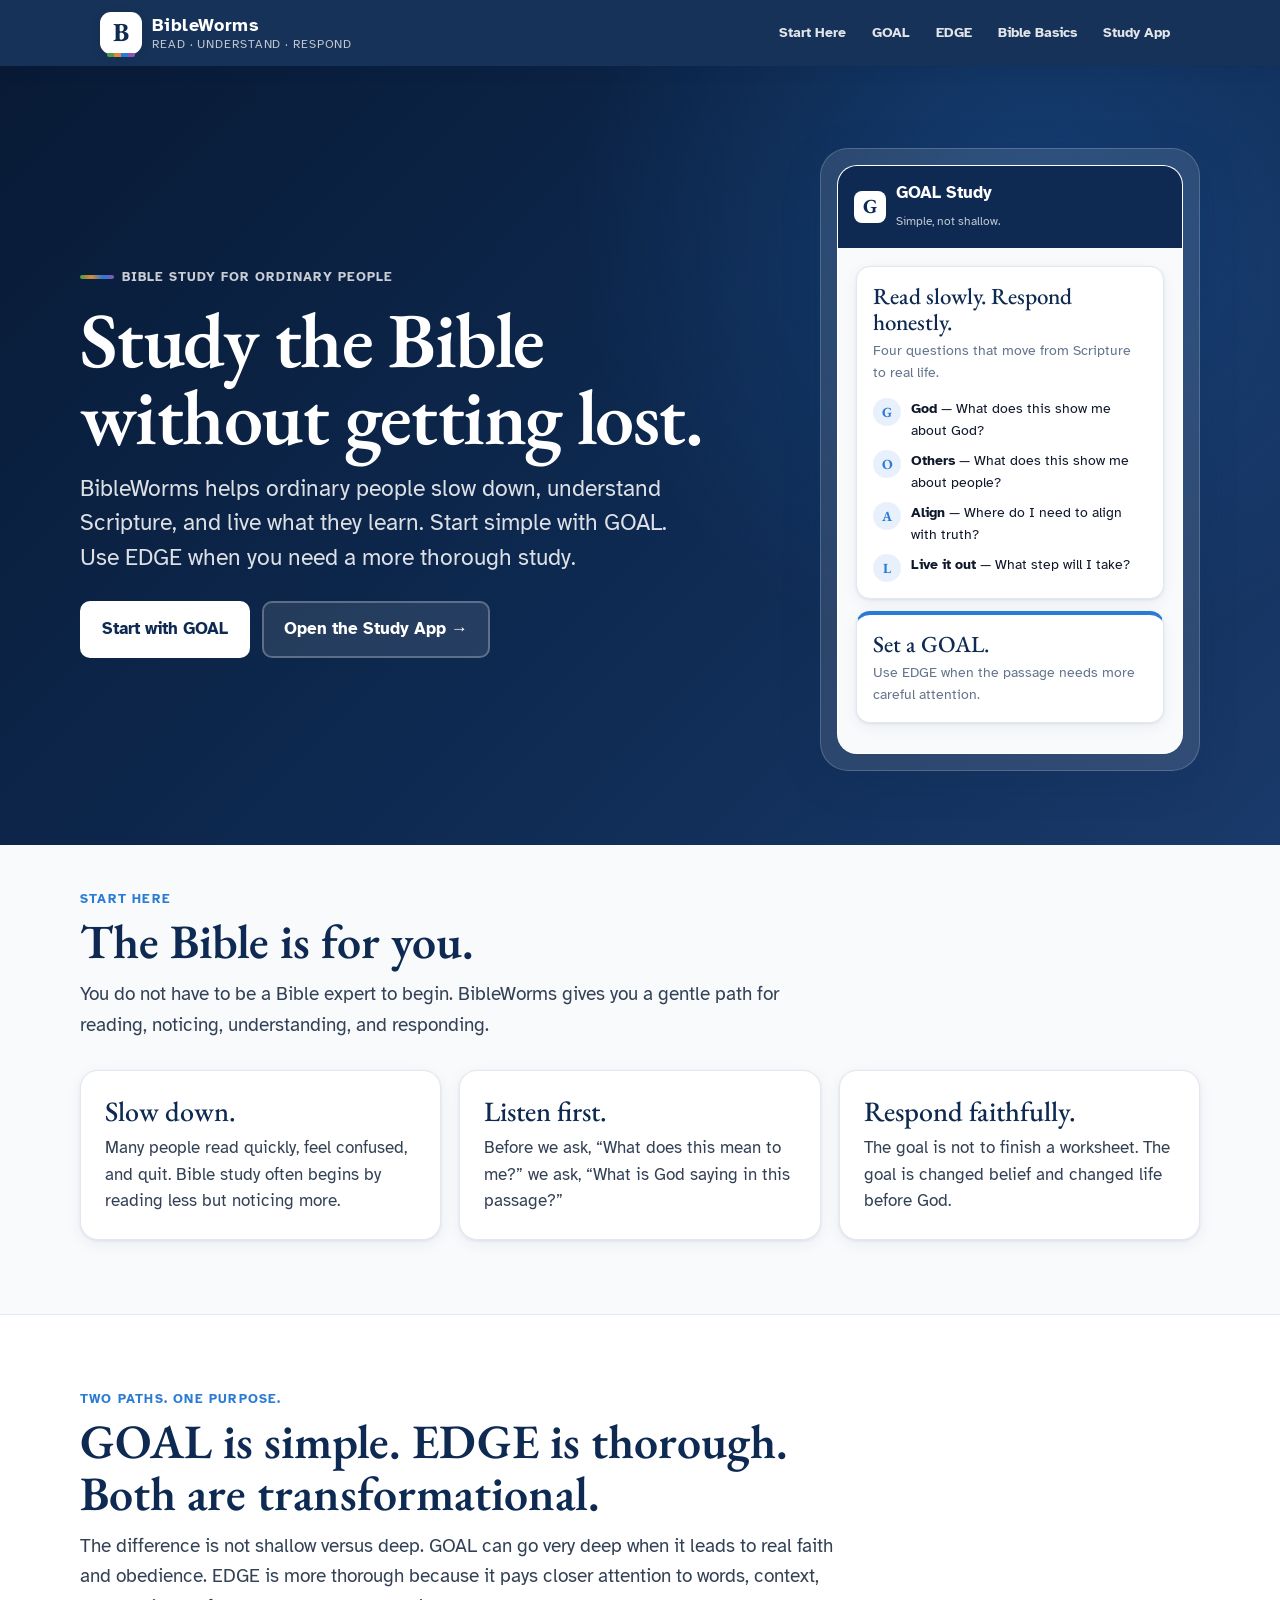
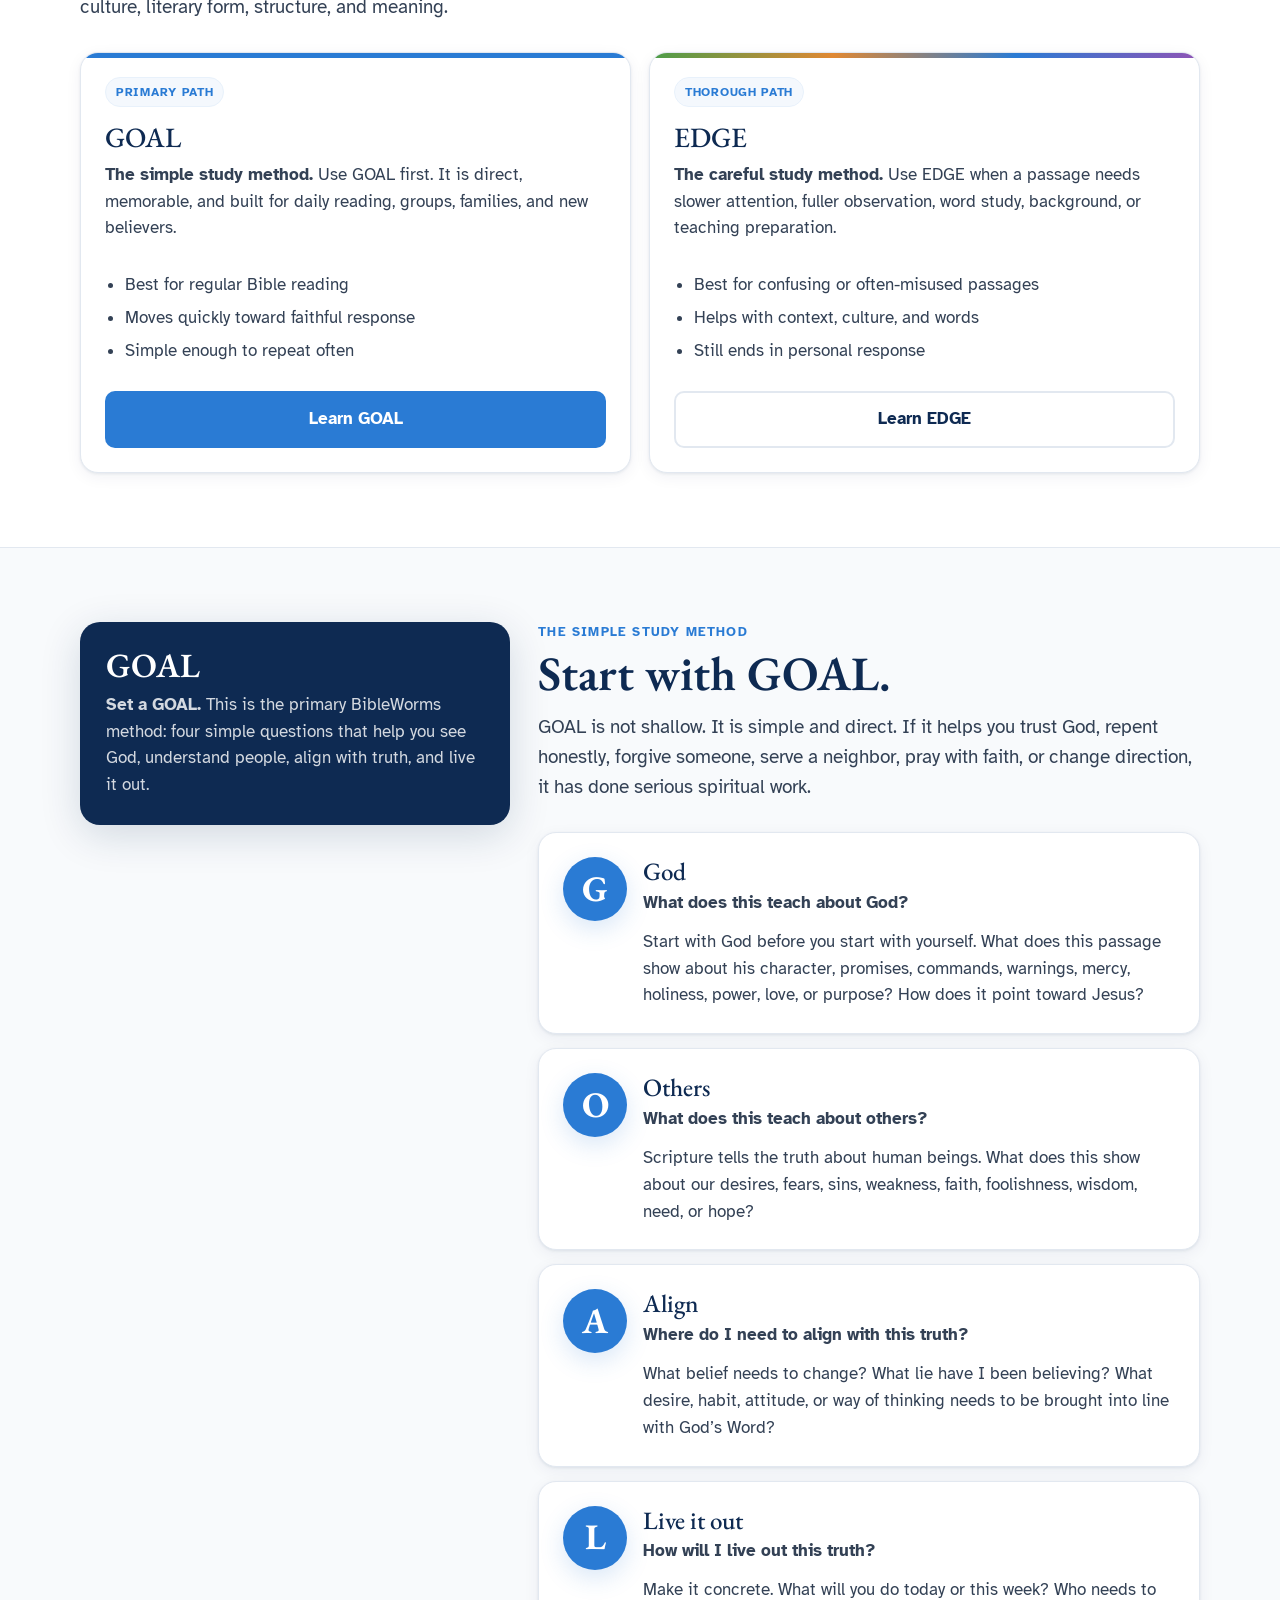
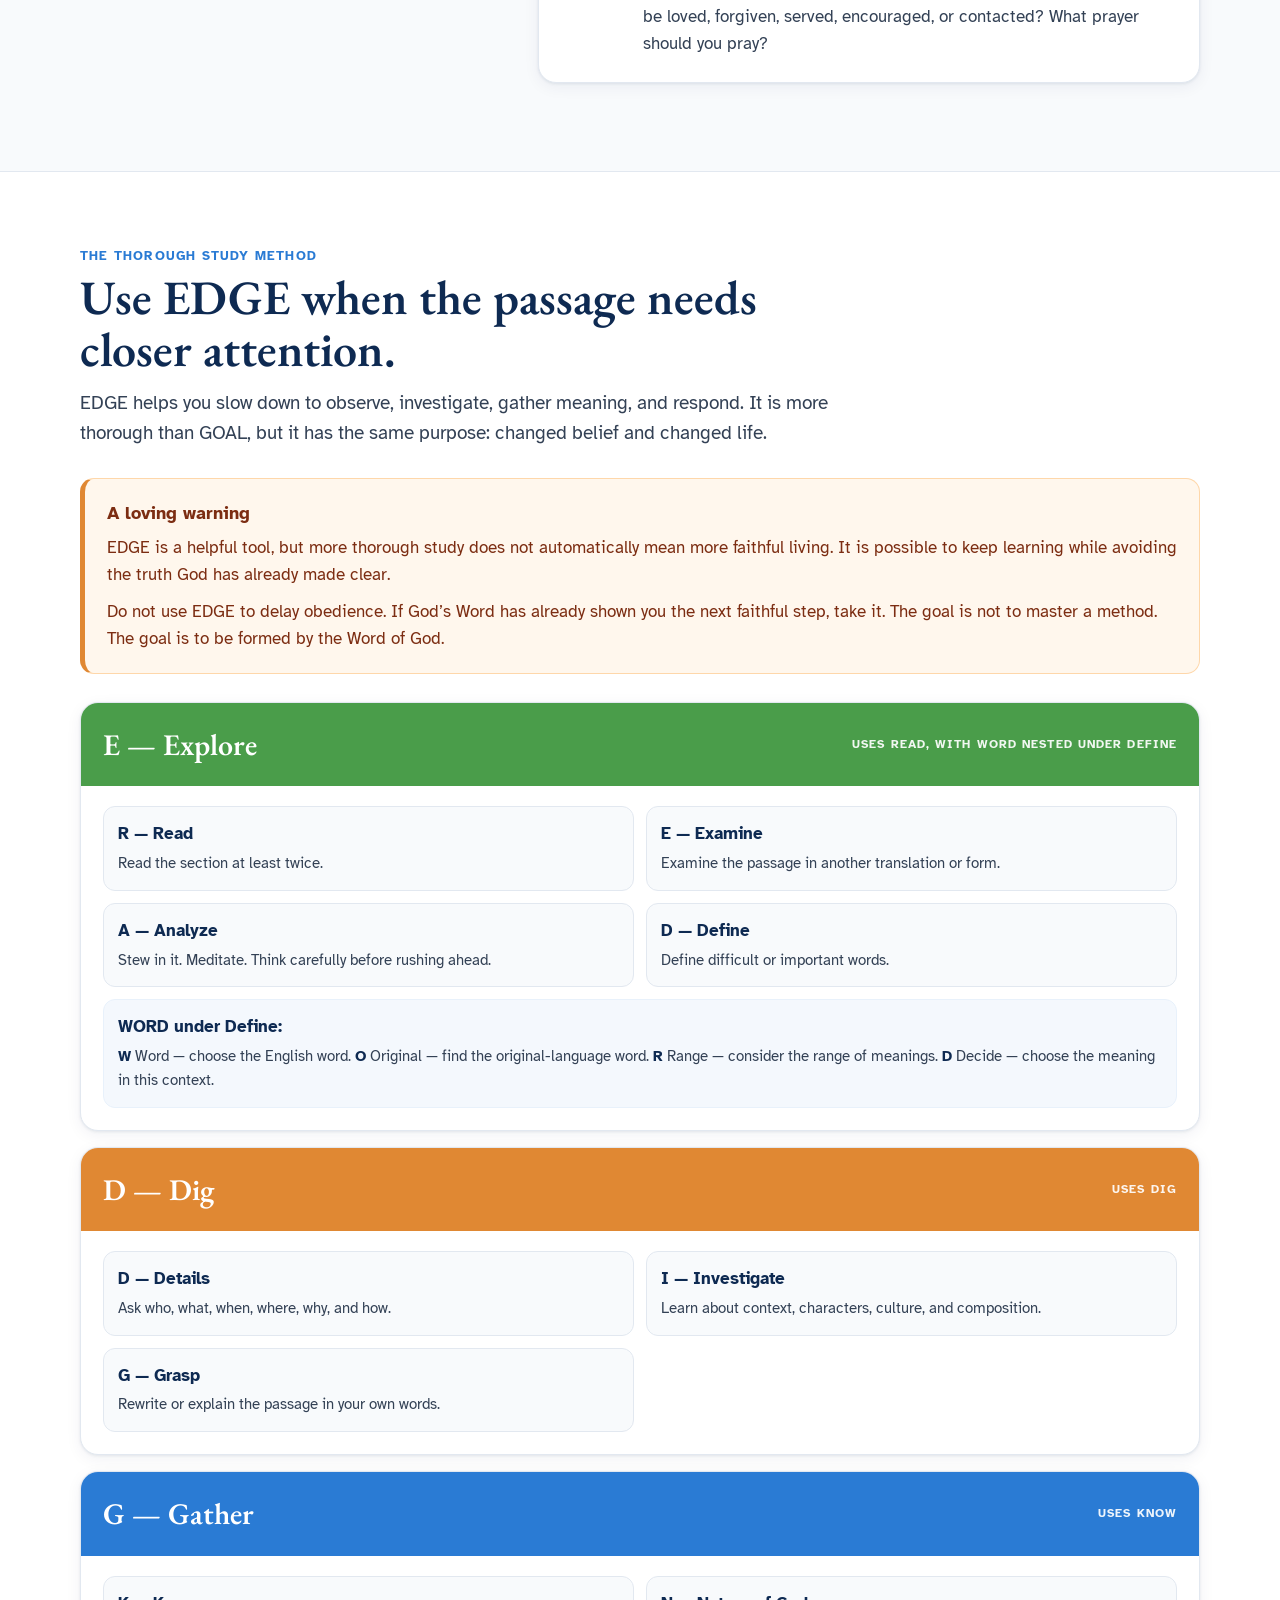
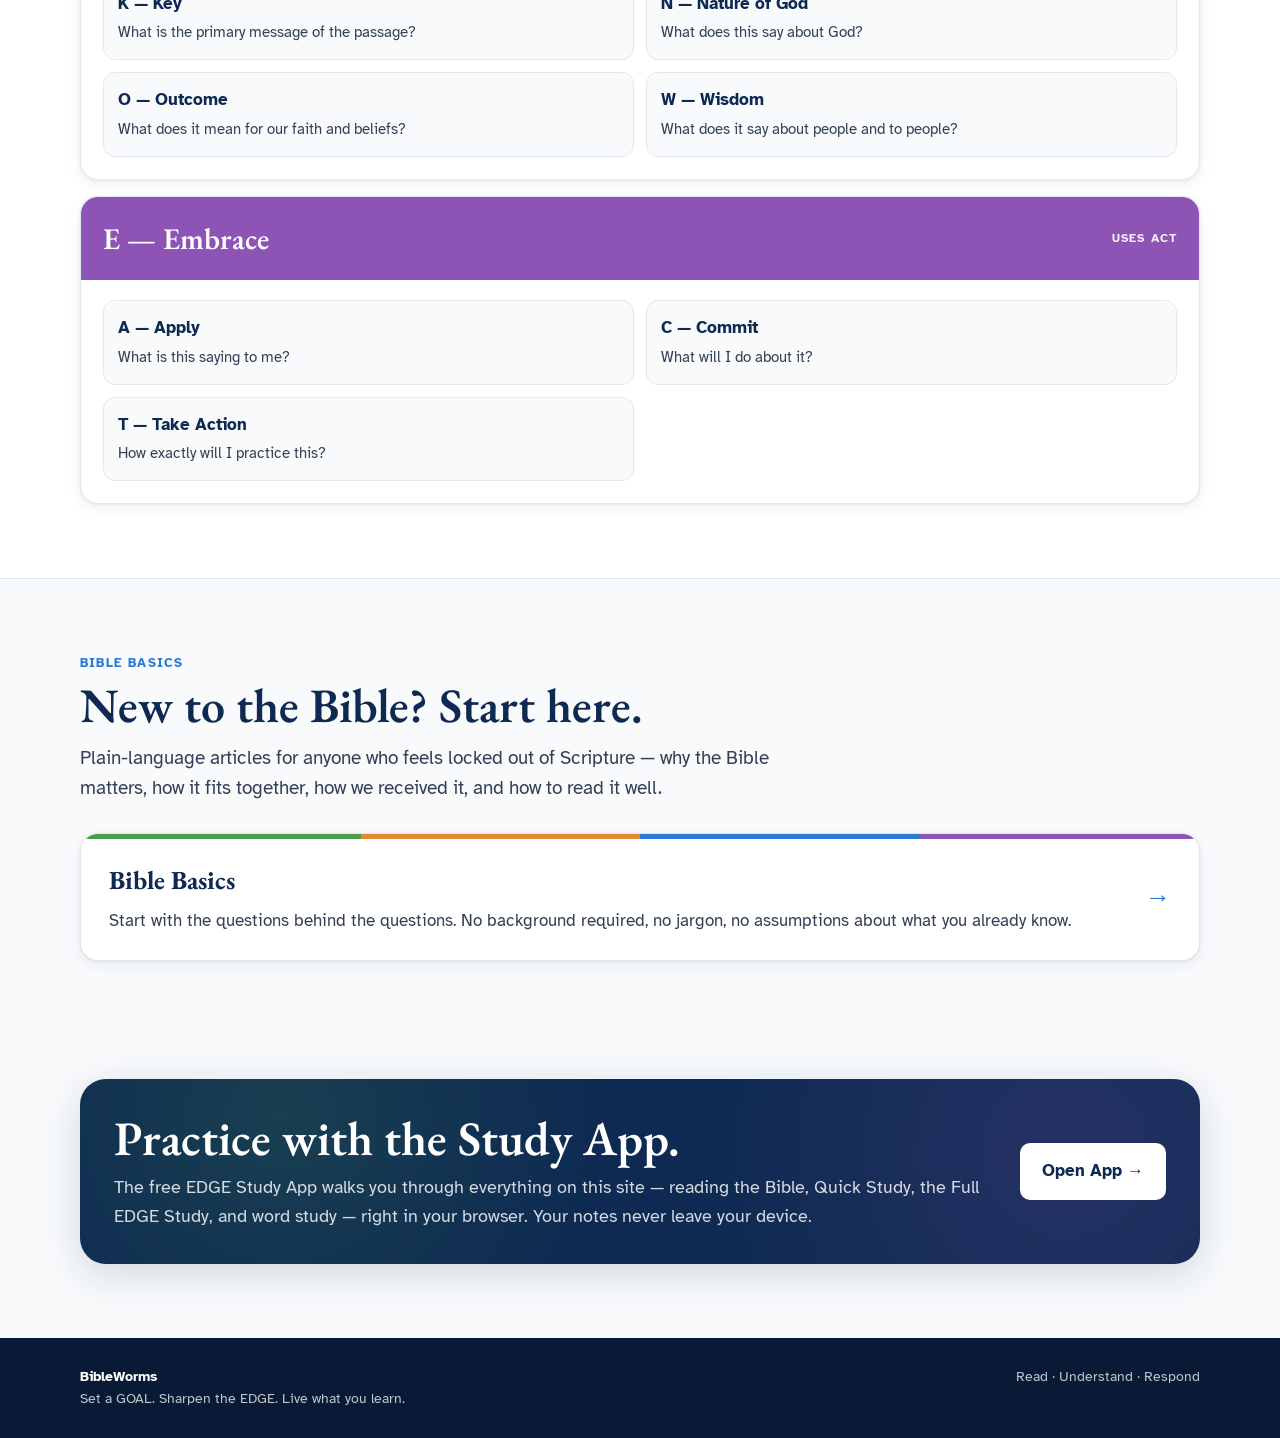
==== commit 7c3917ad: "Add files via upload" ====
--- a/index.html
+++ b/index.html
@@ -9,6 +9,7 @@
   <link rel="preconnect" href="https://fonts.googleapis.com">
   <link rel="preconnect" href="https://fonts.gstatic.com" crossorigin>
   <link href="https://fonts.googleapis.com/css2?family=Atkinson+Hyperlegible:wght@400;700&family=EB+Garamond:ital,wght@0,400;0,500;0,600;0,700;1,400;1,500&display=swap" rel="stylesheet">
+  <link rel="icon" href="favicon.ico" sizes="any">
   <link rel="stylesheet" href="styles.css">
 </head>
 <body>
@@ -25,8 +26,8 @@
       <nav aria-label="Main navigation">
         <a href="#start">Start Here</a>
         <a href="goal.html">GOAL</a>
-        <a href="#edge">EDGE</a>
-        <a href="#basics">Bible Basics</a>
+        <a href="edge.html">EDGE</a>
+        <a href="basics.html">Bible Basics</a>
         <a href="#app">Study App</a>
       </nav>
     </div>
@@ -125,7 +126,7 @@
               <li>Still ends in personal response</li>
             </ul>
             <div class="card-spacer"></div>
-            <a class="btn btn-outline" href="#edge">Learn EDGE</a>
+            <a class="btn btn-outline" href="edge.html">Learn EDGE</a>
           </div>
         </div>
       </div>
@@ -248,40 +249,15 @@
         <div class="section-head">
           <div class="section-kicker">Bible basics</div>
           <h2>New to the Bible? Start here.</h2>
-          <p class="lead">These pages help newcomers see why the Bible matters, how it fits together, and how we received the Scriptures we read today.</p>
-        </div>
-        <div class="grid-3">
-          <div class="card article-card">
-            <span class="coming">Coming soon</span>
-            <h3>Why the Bible Matters</h3>
-            <p>The Bible is not merely ancient religious information. It is God’s Word, given to reveal God, show us Jesus, form our beliefs, and shape our lives.</p>
-          </div>
-          <div class="card article-card">
-            <span class="coming">Coming soon</span>
-            <h3>The Bible’s Big Story</h3>
-            <p>Creation, fall, promise, Israel, Jesus, the church, and new creation. Many books, one unfolding story of God’s rescue and renewal.</p>
-          </div>
-          <div class="card article-card">
-            <span class="coming">Coming soon</span>
-            <h3>How We Got the Bible</h3>
-            <p>A beginner-friendly introduction to how Scripture was written, preserved, gathered, copied, translated, and shared.</p>
-          </div>
-          <div class="card article-card">
-            <span class="coming">Coming later</span>
-            <h3>Why So Many Translations?</h3>
-            <p>A plain-language explanation of translation philosophy, reading level, literalness, readability, and why different translations can be useful.</p>
-          </div>
-          <div class="card article-card">
-            <span class="coming">Coming later</span>
-            <h3>How to Choose a Translation</h3>
-            <p>Practical guidance for selecting a Bible translation for reading, study, teaching, memorization, and group discussion.</p>
-          </div>
-          <div class="card article-card">
-            <span class="coming">Coming later</span>
-            <h3>Group Leader Guide</h3>
-            <p>Simple helps for using GOAL and EDGE in small groups without turning the discussion into a lecture or a debate.</p>
-          </div>
-        </div>
+          <p class="lead">Plain-language articles for anyone who feels locked out of Scripture — why the Bible matters, how it fits together, how we received it, and how to read it well.</p>
+        </div>
+        <a class="basics-card" href="basics.html">
+          <div class="bc-body">
+            <h3>Bible Basics</h3>
+            <p>Start with the questions behind the questions. No background required, no jargon, no assumptions about what you already know.</p>
+          </div>
+          <span class="bc-arrow">→</span>
+        </a>
       </div>
     </section>
 
--- a/styles.css
+++ b/styles.css
@@ -691,3 +691,197 @@
 }
 .try-cta h2 { color: white; margin-bottom: 8px; }
 .try-cta p { color: rgba(255,255,255,0.84); font-size: 18px; margin: 0 auto 20px; max-width: 520px; }
+
+/* ============================================================
+   EDGE page — map cards, practice sections, back-to-top
+   ============================================================ */
+[id] { scroll-margin-top: 84px; } /* anchor jumps land below sticky header */
+.map-grid {
+  display: grid;
+  grid-template-columns: repeat(auto-fit, minmax(210px, 1fr));
+  gap: 14px;
+}
+.map-card {
+  display: block;
+  background: var(--paper);
+  border: 1px solid var(--rule);
+  border-radius: 18px;
+  padding: 20px;
+  box-shadow: var(--shadow);
+  text-decoration: none;
+  color: inherit;
+  position: relative;
+  overflow: hidden;
+  transition: transform 0.15s ease, box-shadow 0.15s ease;
+}
+.map-card:hover { transform: translateY(-2px); box-shadow: var(--shadow-elev); }
+.map-card::before {
+  content: '';
+  position: absolute;
+  inset: 0 0 auto 0;
+  height: 5px;
+}
+.map-card.t-explore::before { background: var(--explore); }
+.map-card.t-dig::before     { background: var(--dig); }
+.map-card.t-gather::before  { background: var(--gather); }
+.map-card.t-embrace::before { background: var(--embrace); }
+.map-card .mc-letter {
+  font-family: var(--serif);
+  font-size: 34px;
+  font-weight: 700;
+  line-height: 1;
+  margin-bottom: 6px;
+}
+.map-card.t-explore .mc-letter { color: var(--explore); }
+.map-card.t-dig .mc-letter     { color: var(--dig); }
+.map-card.t-gather .mc-letter  { color: var(--gather); }
+.map-card.t-embrace .mc-letter { color: var(--embrace); }
+.map-card h3 { font-family: var(--serif); color: var(--navy); font-size: 21px; margin-bottom: 4px; }
+.map-card .mc-acrostic {
+  font-size: 12px; font-weight: 700; letter-spacing: 1.2px;
+  text-transform: uppercase; color: var(--muted); margin-bottom: 8px;
+}
+.map-card p { color: var(--ink-soft); font-size: 15px; margin: 0; }
+
+/* EDGE section letter + tint reuse */
+.step-letter.c-explore { background: var(--explore); }
+.step-letter.c-dig     { background: var(--dig); }
+.step-letter.c-gather  { background: var(--gather); }
+.step-letter.c-embrace { background: var(--embrace); }
+.step-block.t-explore::before { background: var(--explore); }
+.step-block.t-dig::before     { background: var(--dig); }
+.step-block.t-gather::before  { background: var(--gather); }
+.step-block.t-embrace::before { background: var(--embrace); }
+
+.edge-sec-head {
+  display: flex;
+  align-items: center;
+  gap: 16px;
+  margin-bottom: 6px;
+}
+.edge-sec-head .step-letter { flex-shrink: 0; }
+.edge-sec-head h2 { margin: 0; }
+.edge-sec-head .sec-q {
+  font-family: var(--serif);
+  font-style: italic;
+  color: var(--muted);
+  font-size: 17px;
+  margin-top: 2px;
+}
+.practice-tip {
+  font-size: 14px;
+  color: var(--muted);
+  margin-top: 8px;
+}
+.practice-tip strong { color: var(--accent); font-weight: 700; }
+.back-top {
+  display: inline-block;
+  margin: 6px 0 8px;
+  font-size: 14px;
+  font-weight: 700;
+  color: var(--accent);
+  text-decoration: none;
+}
+.back-top:hover { text-decoration: underline; }
+
+/* ============================================================
+   Bible Basics — homepage card, hub grid, article pages
+   ============================================================ */
+.basics-card {
+  display: flex;
+  align-items: center;
+  gap: 20px;
+  background: var(--paper);
+  border: 1px solid var(--rule);
+  border-radius: 18px;
+  padding: 26px 28px;
+  box-shadow: var(--shadow);
+  text-decoration: none;
+  color: inherit;
+  position: relative;
+  overflow: hidden;
+  transition: transform 0.15s ease, box-shadow 0.15s ease;
+}
+.basics-card:hover { transform: translateY(-2px); box-shadow: var(--shadow-elev); }
+.basics-card::before {
+  content: '';
+  position: absolute;
+  inset: 0 0 auto 0;
+  height: 5px;
+  background: linear-gradient(90deg,
+    var(--explore) 0%, var(--explore) 25%,
+    var(--dig)     25%, var(--dig)     50%,
+    var(--gather)  50%, var(--gather)  75%,
+    var(--embrace) 75%, var(--embrace) 100%);
+}
+.basics-card .bc-body { flex: 1; }
+.basics-card h3 { font-family: var(--serif); color: var(--navy); font-size: 26px; margin-bottom: 6px; }
+.basics-card p { color: var(--ink-soft); margin: 0; }
+.basics-card .bc-arrow { color: var(--accent); font-size: 26px; font-weight: 700; flex-shrink: 0; }
+
+/* Hub grid of article cards */
+.basics-grid {
+  display: grid;
+  grid-template-columns: repeat(auto-fit, minmax(280px, 1fr));
+  gap: 16px;
+}
+a.article-card {
+  display: block;
+  text-decoration: none;
+  color: inherit;
+  transition: transform 0.15s ease, box-shadow 0.15s ease;
+}
+a.article-card:hover { transform: translateY(-2px); box-shadow: var(--shadow-elev); }
+.article-card .read-on {
+  display: inline-block;
+  margin-top: 10px;
+  font-size: 14px;
+  font-weight: 700;
+  color: var(--accent);
+}
+
+/* Article body */
+.article-body { max-width: 760px; }
+.article-body h2 {
+  font-family: var(--serif);
+  color: var(--navy);
+  font-size: 30px;
+  margin: 38px 0 12px;
+}
+.article-body h2:first-child { margin-top: 0; }
+.article-body p {
+  font-size: 18px;
+  line-height: 1.7;
+  color: var(--ink-soft);
+  margin-bottom: 16px;
+}
+.article-body p.emph { color: var(--ink); font-weight: 700; }
+.scripture {
+  border-left: 4px solid var(--accent);
+  background: var(--accent-pale);
+  border-radius: 0 12px 12px 0;
+  padding: 16px 20px;
+  margin: 22px 0;
+}
+.scripture p {
+  font-family: var(--serif);
+  font-size: 20px;
+  font-style: italic;
+  color: var(--navy);
+  margin: 0 0 6px;
+  line-height: 1.5;
+}
+.scripture .ref {
+  font-size: 13px;
+  font-weight: 700;
+  letter-spacing: 0.6px;
+  text-transform: uppercase;
+  color: var(--accent);
+}
+.article-note {
+  margin-top: 34px;
+  padding-top: 16px;
+  border-top: 1px solid var(--rule);
+  font-size: 14px;
+  color: var(--muted);
+}
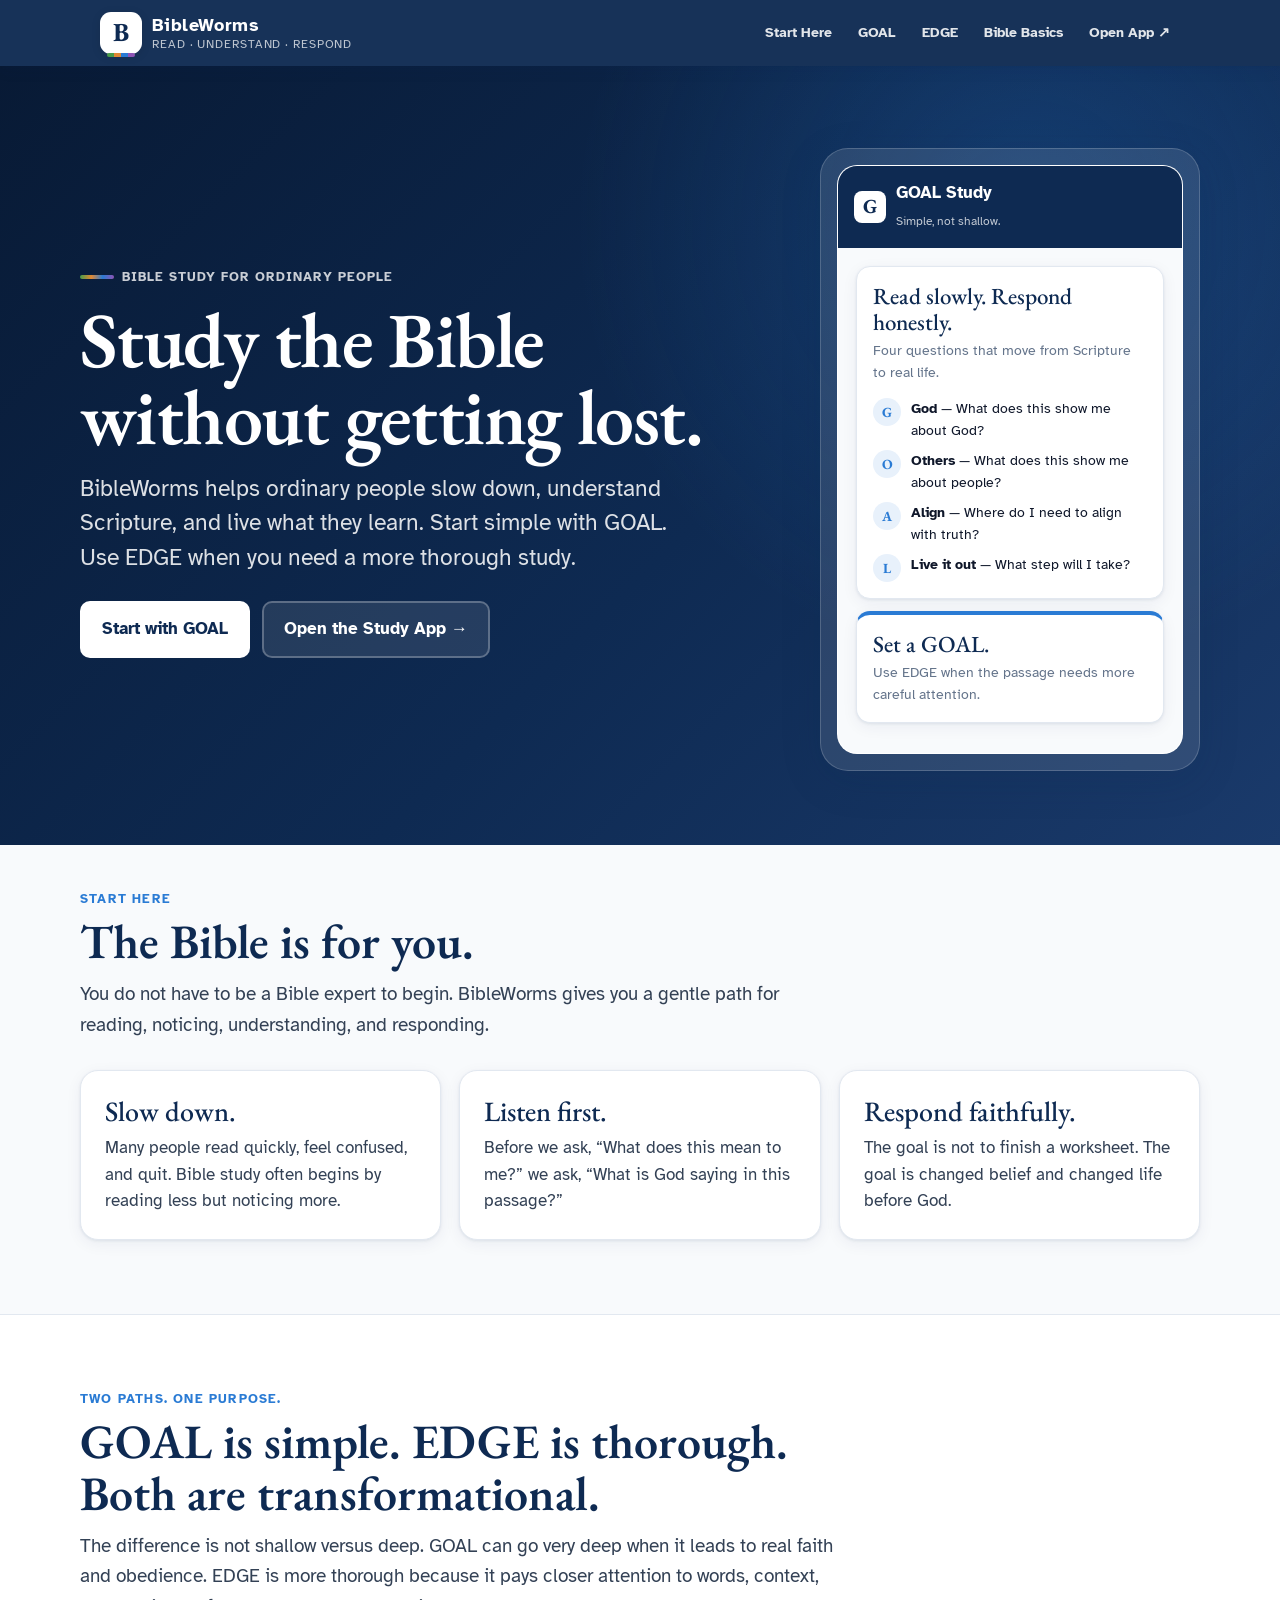
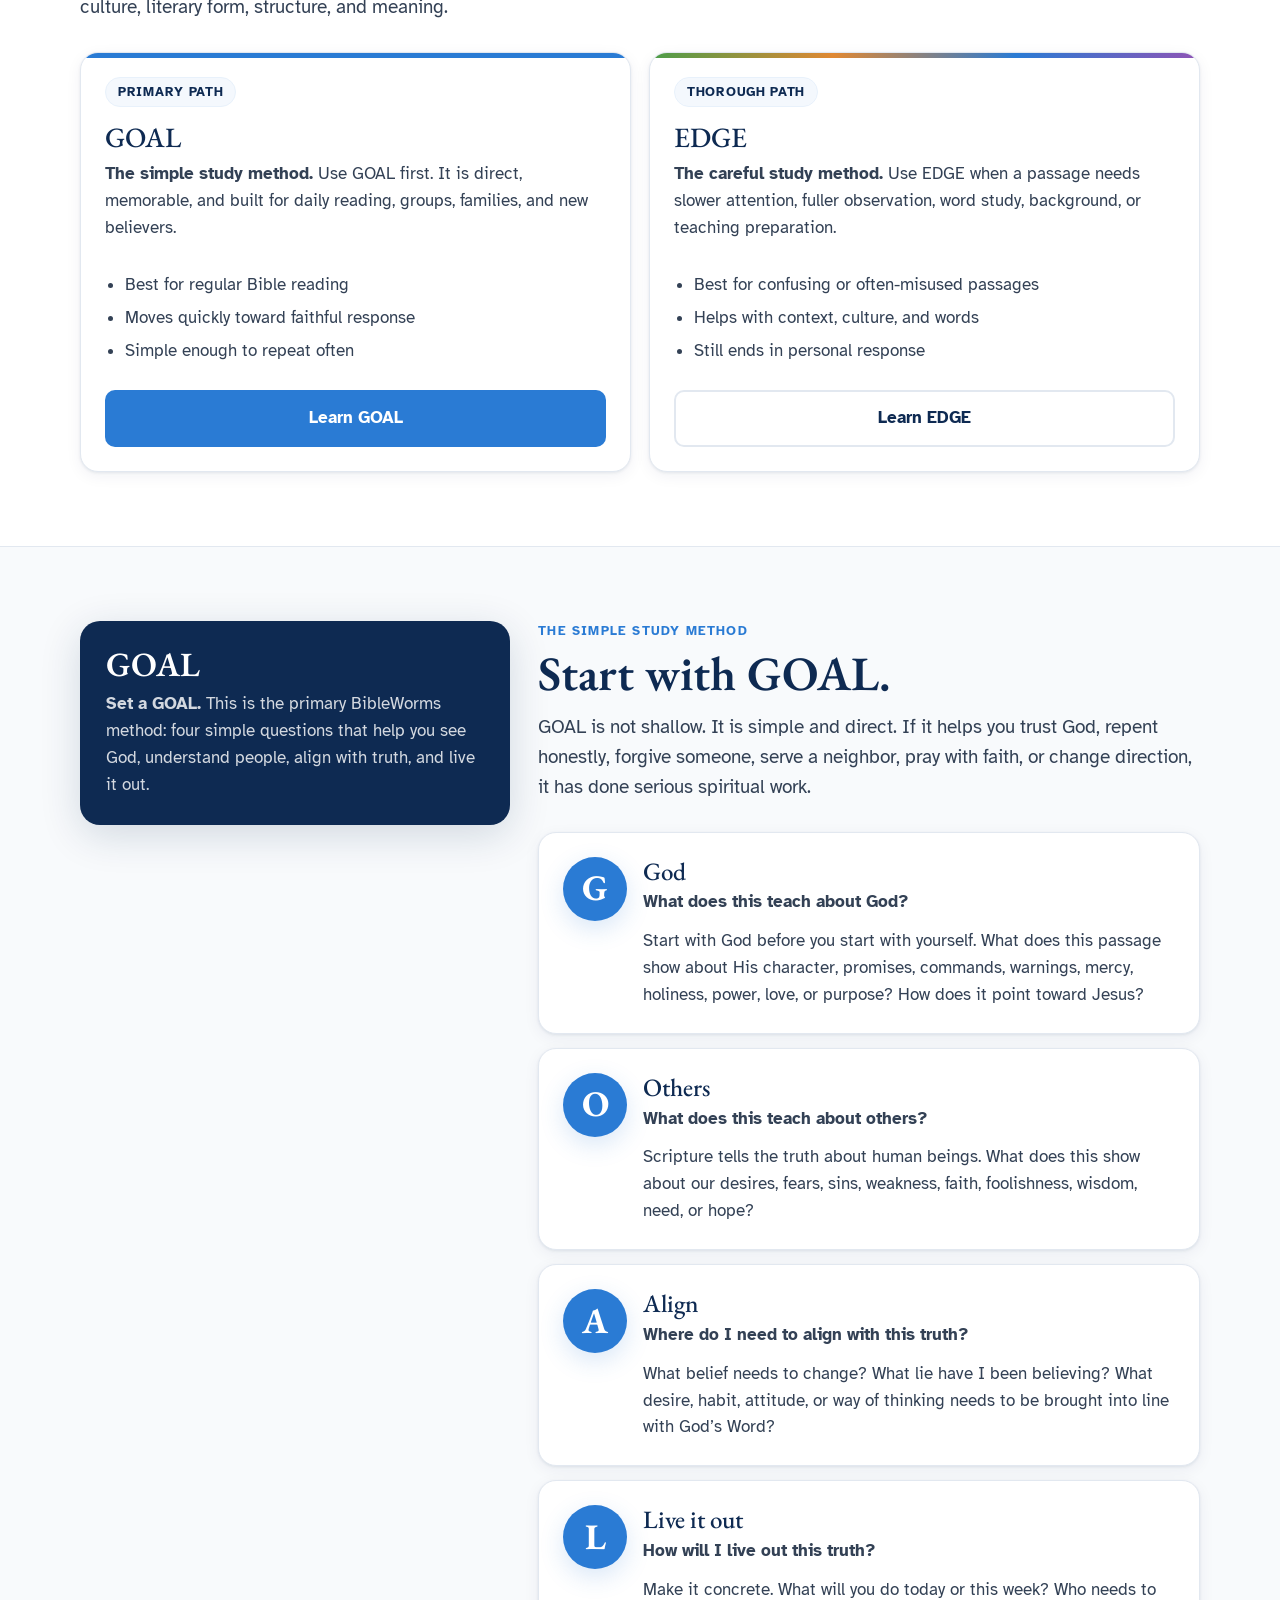
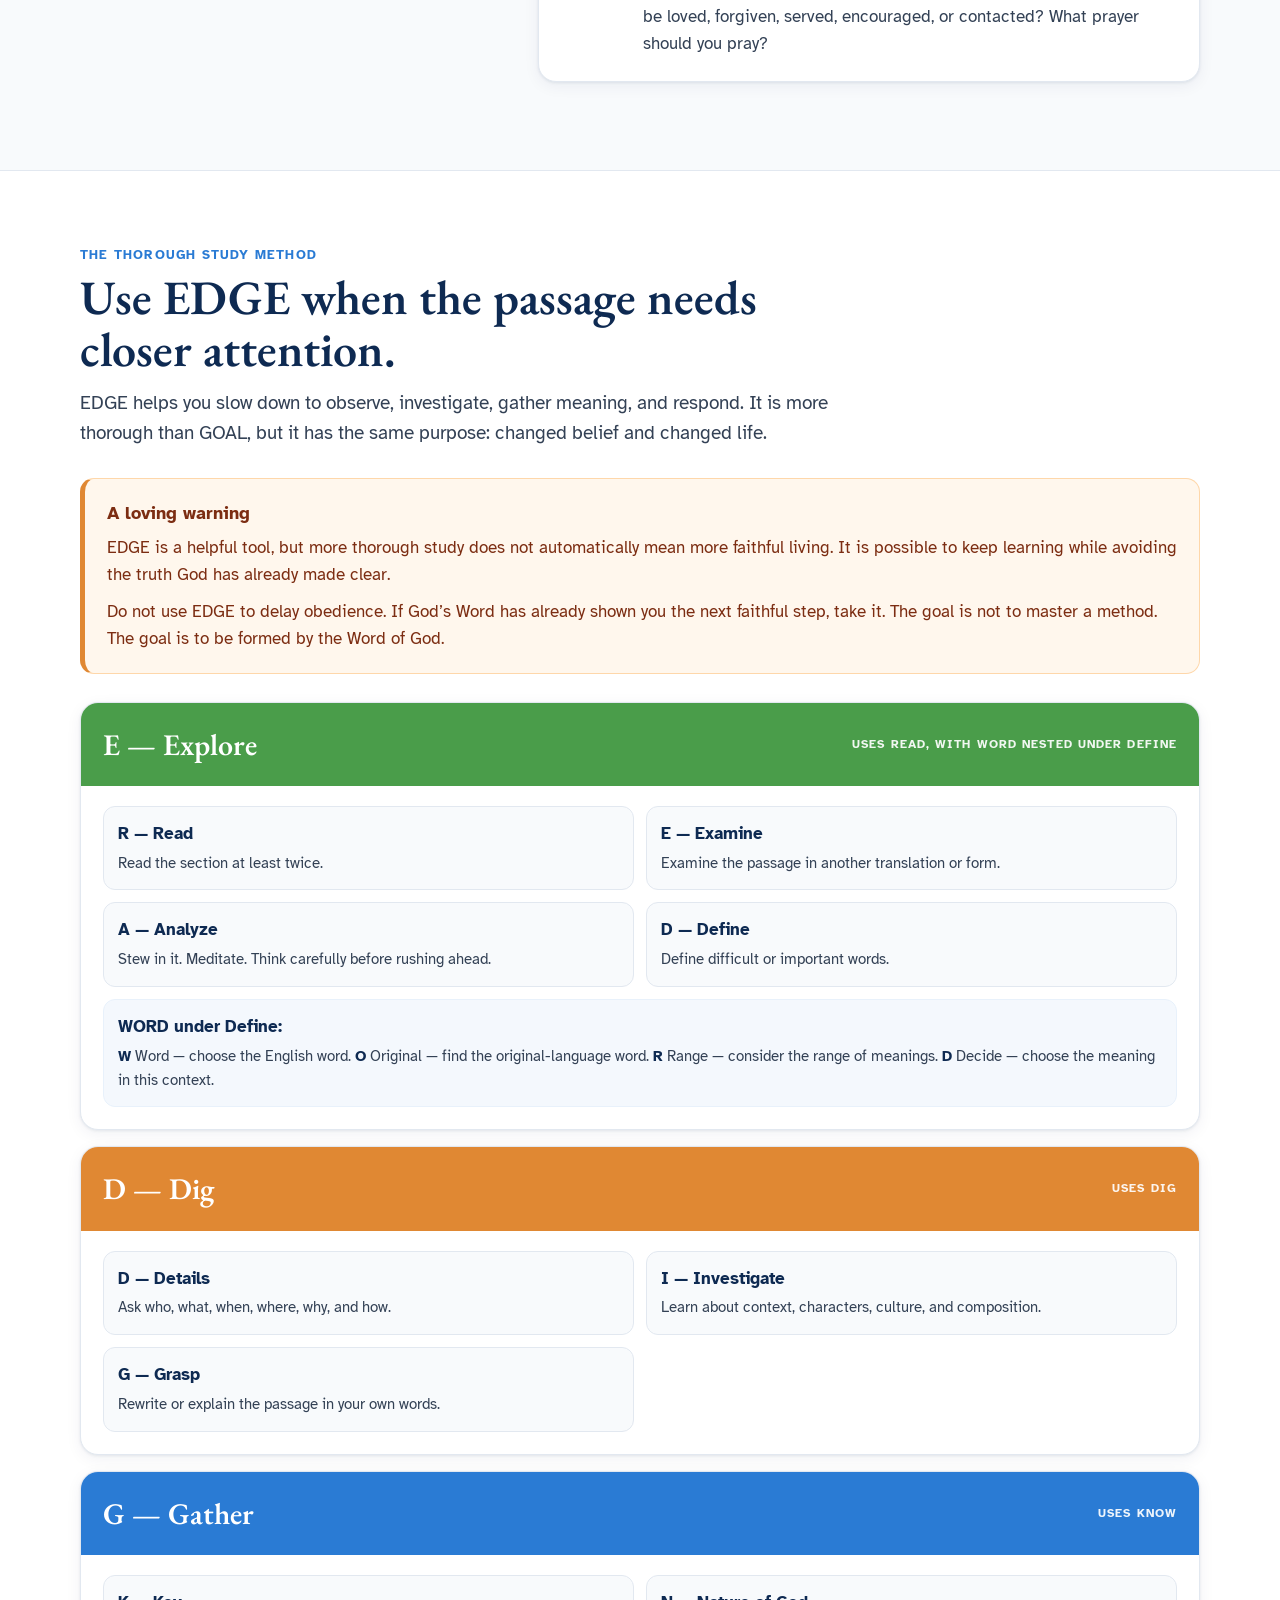
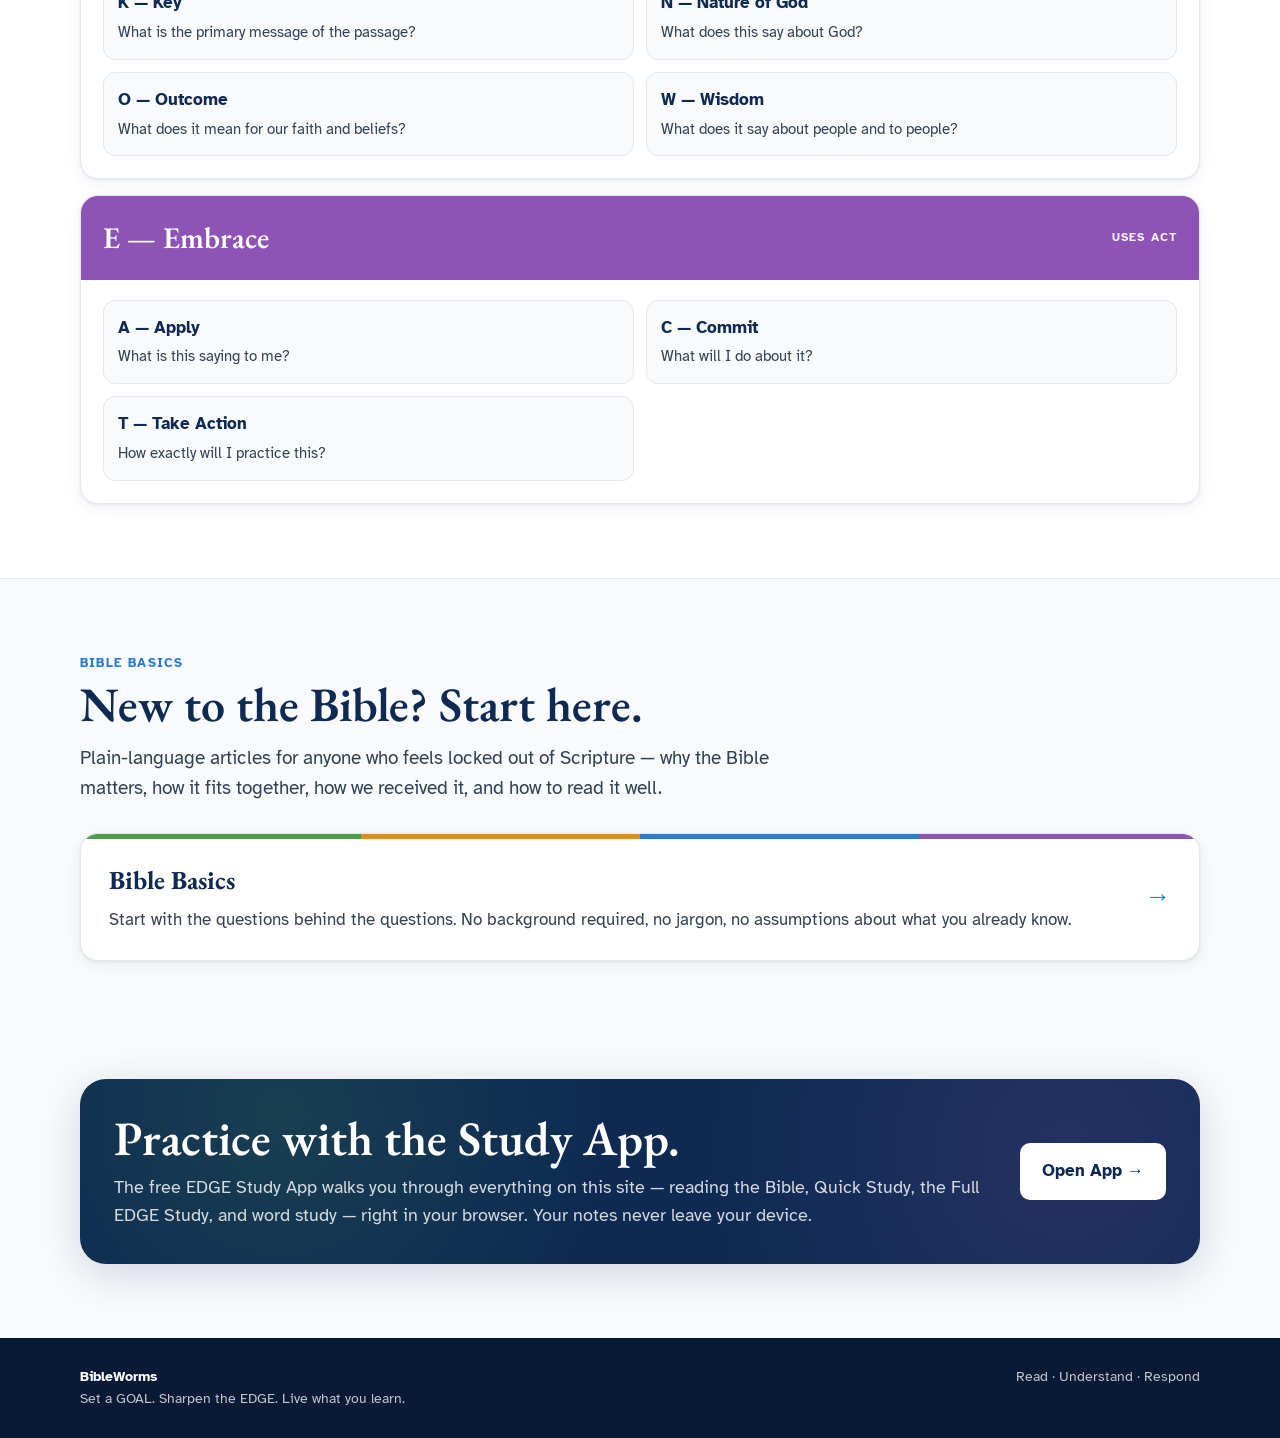
==== commit 1821b345: "Add files via upload" ====
--- a/index.html
+++ b/index.html
@@ -28,7 +28,7 @@
         <a href="goal.html">GOAL</a>
         <a href="edge.html">EDGE</a>
         <a href="basics.html">Bible Basics</a>
-        <a href="#app">Study App</a>
+        <a href="https://edge-bible-study.vercel.app/" target="_blank" rel="noopener">Open App ↗</a>
       </nav>
     </div>
   </header>
@@ -149,7 +149,7 @@
             <div>
               <h3>God</h3>
               <p><strong>What does this teach about God?</strong></p>
-              <p>Start with God before you start with yourself. What does this passage show about his character, promises, commands, warnings, mercy, holiness, power, love, or purpose? How does it point toward Jesus?</p>
+              <p>Start with God before you start with yourself. What does this passage show about His character, promises, commands, warnings, mercy, holiness, power, love, or purpose? How does it point toward Jesus?</p>
             </div>
           </div>
           <div class="card acrostic-card">
--- a/styles.css
+++ b/styles.css
@@ -885,3 +885,242 @@
   font-size: 14px;
   color: var(--muted);
 }
+
+/* ============================================================
+   Translation spectrum + article lists
+   ============================================================ */
+.spectrum {
+  background: var(--paper);
+  border: 1px solid var(--rule);
+  border-radius: 16px;
+  padding: 22px;
+  box-shadow: var(--shadow);
+  margin: 24px 0;
+}
+.spectrum-bar {
+  height: 8px;
+  border-radius: 999px;
+  background: linear-gradient(90deg, var(--gather) 0%, var(--explore) 50%, var(--dig) 100%);
+  margin-bottom: 6px;
+}
+.spectrum-ends {
+  display: flex;
+  justify-content: space-between;
+  font-size: 12px;
+  font-weight: 700;
+  letter-spacing: 0.5px;
+  text-transform: uppercase;
+  color: var(--muted);
+  margin-bottom: 16px;
+}
+.spectrum-row {
+  display: flex;
+  flex-wrap: wrap;
+  gap: 8px;
+  padding: 10px 0;
+  border-top: 1px solid var(--rule);
+  align-items: baseline;
+}
+.spectrum-row:first-of-type { border-top: none; }
+.spectrum-row .sr-label {
+  font-size: 13px;
+  font-weight: 700;
+  color: var(--ink);
+  min-width: 150px;
+  flex-shrink: 0;
+}
+.pill {
+  display: inline-block;
+  padding: 4px 12px;
+  border-radius: 999px;
+  font-size: 13px;
+  font-weight: 700;
+  background: var(--accent-pale);
+  border: 1px solid var(--accent-soft);
+  color: var(--navy);
+}
+.article-body ul, .article-body ol {
+  margin: 0 0 18px 22px;
+  padding: 0;
+}
+.article-body li {
+  font-size: 18px;
+  line-height: 1.7;
+  color: var(--ink-soft);
+  margin-bottom: 6px;
+}
+.article-body h3 {
+  font-family: var(--serif);
+  color: var(--navy);
+  font-size: 22px;
+  margin: 24px 0 8px;
+}
+.caution {
+  background: #FFF8F0;
+  border: 1px solid #F5E0C8;
+  border-left: 4px solid var(--dig);
+  border-radius: 0 12px 12px 0;
+  padding: 16px 20px;
+  margin: 18px 0;
+}
+.caution h3 { margin-top: 0; color: var(--navy); }
+.caution p:last-child { margin-bottom: 0; }
+
+/* Vertical spectrum layout */
+.spectrum-v {
+  display: flex;
+  gap: 18px;
+  background: var(--paper);
+  border: 1px solid var(--rule);
+  border-radius: 16px;
+  padding: 22px;
+  box-shadow: var(--shadow);
+  margin: 24px 0;
+}
+.spectrum-axis {
+  display: flex;
+  flex-direction: column;
+  align-items: center;
+  gap: 10px;
+  flex-shrink: 0;
+}
+.spectrum-axis .axis-bar {
+  flex: 1;
+  width: 10px;
+  border-radius: 999px;
+  background: linear-gradient(180deg, var(--gather) 0%, var(--explore) 50%, var(--dig) 100%);
+}
+.spectrum-axis .axis-end {
+  font-size: 11px;
+  font-weight: 700;
+  letter-spacing: 0.6px;
+  text-transform: uppercase;
+  color: var(--muted);
+  writing-mode: vertical-rl;
+  text-orientation: mixed;
+  white-space: nowrap;
+}
+.spectrum-axis .axis-end.top { transform: rotate(180deg); }
+.spectrum-v .spectrum-rows { flex: 1; }
+
+/* Translation acronym glossary */
+.glossary {
+  background: var(--canvas);
+  border: 1px solid var(--rule);
+  border-radius: 16px;
+  padding: 22px 24px;
+  margin: 28px 0 8px;
+}
+.glossary h3 {
+  margin-top: 0;
+  font-family: var(--serif);
+  color: var(--navy);
+  font-size: 21px;
+  margin-bottom: 12px;
+}
+.glossary dl {
+  margin: 0;
+  display: grid;
+  grid-template-columns: auto 1fr;
+  gap: 6px 16px;
+  align-items: baseline;
+}
+.glossary dt {
+  font-weight: 700;
+  color: var(--accent);
+  font-size: 15px;
+  letter-spacing: 0.4px;
+}
+.glossary dd {
+  margin: 0;
+  color: var(--ink-soft);
+  font-size: 16px;
+}
+
+/* Numbered rule cards */
+.rule-card {
+  background: var(--paper);
+  border: 1px solid var(--rule);
+  border-radius: 16px;
+  padding: 20px 22px;
+  box-shadow: var(--shadow);
+  margin-bottom: 14px;
+  position: relative;
+  overflow: hidden;
+}
+.rule-card::before {
+  content: '';
+  position: absolute;
+  inset: 0 0 auto 0;
+  height: 4px;
+  background: var(--gather);
+}
+.rule-card .rule-num {
+  display: inline-block;
+  font-family: var(--serif);
+  font-size: 13px;
+  font-weight: 700;
+  letter-spacing: 1px;
+  color: var(--gather);
+  text-transform: uppercase;
+  margin-bottom: 2px;
+}
+.rule-card h3 {
+  font-family: var(--serif);
+  color: var(--navy);
+  font-size: 23px;
+  margin: 0 0 8px;
+}
+.rule-card p { margin-bottom: 10px; }
+.rule-card p:last-child { margin-bottom: 0; }
+.genre-card::before { background: var(--embrace); }
+.genre-card .rule-num { color: var(--embrace); }
+.key-line {
+  font-family: var(--serif);
+  font-size: 19px;
+  font-style: italic;
+  color: var(--navy);
+  border-left: 3px solid var(--accent);
+  padding-left: 14px;
+  margin: 12px 0;
+}
+
+/* WORD section on EDGE page */
+.word-section {
+  background: var(--canvas);
+  border: 1px solid var(--rule);
+  border-radius: 20px;
+  padding: 26px;
+  margin: 26px 0;
+}
+
+/* Rules page jump map */
+.rules-map {
+  display: grid;
+  grid-template-columns: repeat(auto-fill, minmax(220px, 1fr));
+  gap: 8px;
+  margin-bottom: 8px;
+}
+.rules-map a {
+  display: block;
+  padding: 10px 14px;
+  background: var(--paper);
+  border: 1px solid var(--rule);
+  border-radius: 10px;
+  text-decoration: none;
+  color: var(--ink-soft);
+  font-size: 15px;
+  font-weight: 700;
+  transition: border-color 0.15s, color 0.15s, transform 0.15s;
+}
+.rules-map a:hover {
+  border-color: var(--accent);
+  color: var(--accent);
+  transform: translateY(-1px);
+}
+.rules-map a .n {
+  color: var(--gather);
+  font-family: var(--serif);
+  margin-right: 6px;
+}
+.rules-map.genres a .n { color: var(--embrace); }
